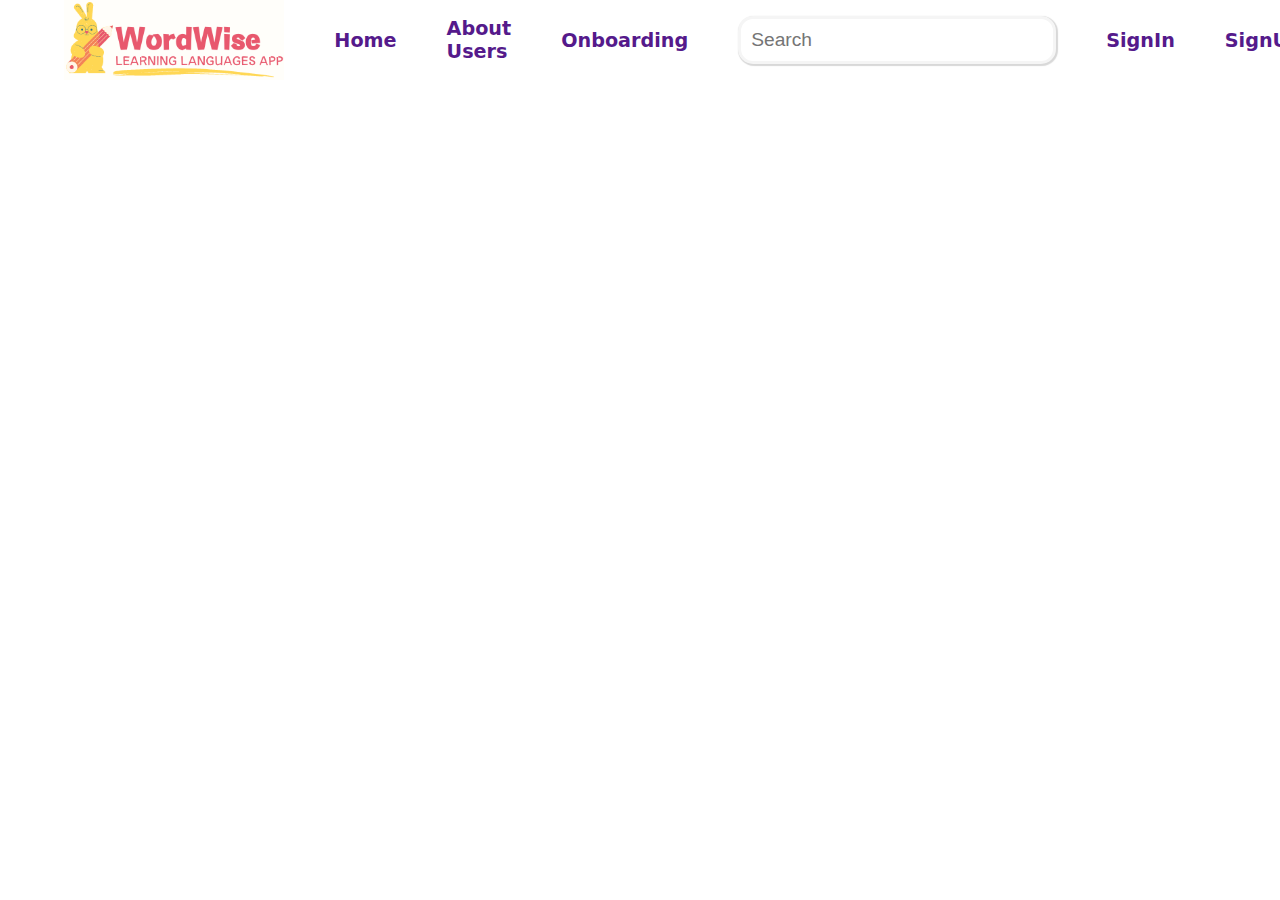
==== index.html @ da96f4eb "day" ====
<!DOCTYPE html>
<html lang="en">

<head>
    <meta charset="UTF-8">
    <meta name="viewport" content="width=device-width, initial-scale=1.0">
    <link rel="stylesheet" href="index.css">
    <title>Document</title>
</head>

<body>  
    <div id="navbar">
        <img src="/WordWise.png" alt="">
        <a href="">Home</a>
        <a href="">About Users</a>
        <a href="">Onboarding</a>
        <input  type="text" placeholder="Search" id="">
        <a href="">SignIn</a>
        <a href="">SignUp</a>
        <a href="">Profile</a>
    </div>
</body>

</html>
---- index.css ----
body {
  width: 90%;
  margin: auto;
  font-family: system-ui, -apple-system, BlinkMacSystemFont, 'Segoe UI', Roboto, Oxygen, Ubuntu, Cantarell, 'Open Sans', 'Helvetica Neue', sans-serif;
}

#navbar {
  display: grid;
  grid-template-columns: repeat(8, 1fr);
  grid-template-rows: repeat(1, auto);
  gap: 50px;
  align-items: center;
  font-weight: 600;

}

#navbar>a {
  text-decoration: none;
  font-size: larger;

}

#navbar>a {
  transition: transform 0.3s;
}

#navbar>a:hover {
  transform: scale(1.1);
}

#navbar>input {
  width: 300px;
  height: 40px;
  border-radius: 15px;
  border: solid 3px;
  border-color: whitesmoke;
  font-size: larger;
  padding-left: 10px;
  box-shadow: 1px 1px 1px 1px rgb(216, 216, 216);
}

#navbar>img {
  height: 80px;

}
#navbar > img {
  height: 80px;
  transition: transform 0.3s;
}

#navbar > img:hover {
  transform: scale(1.1);
}
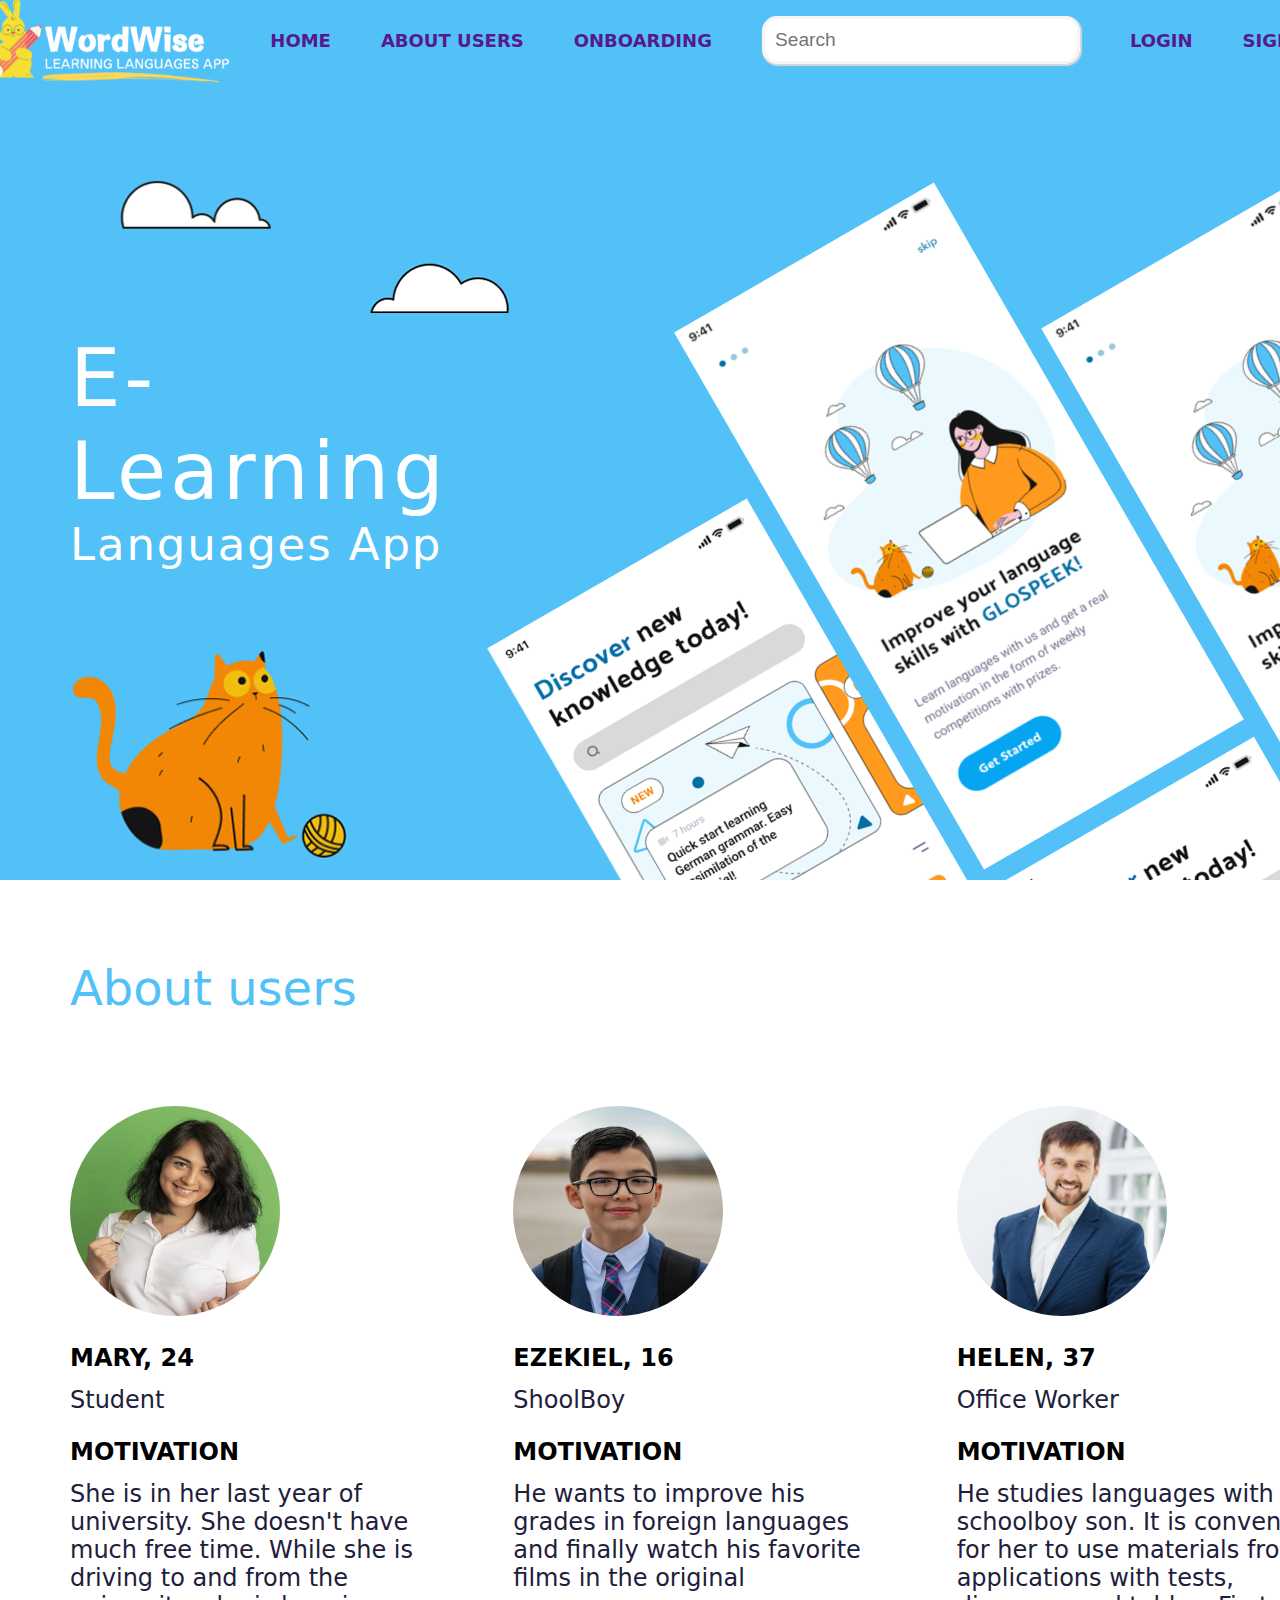
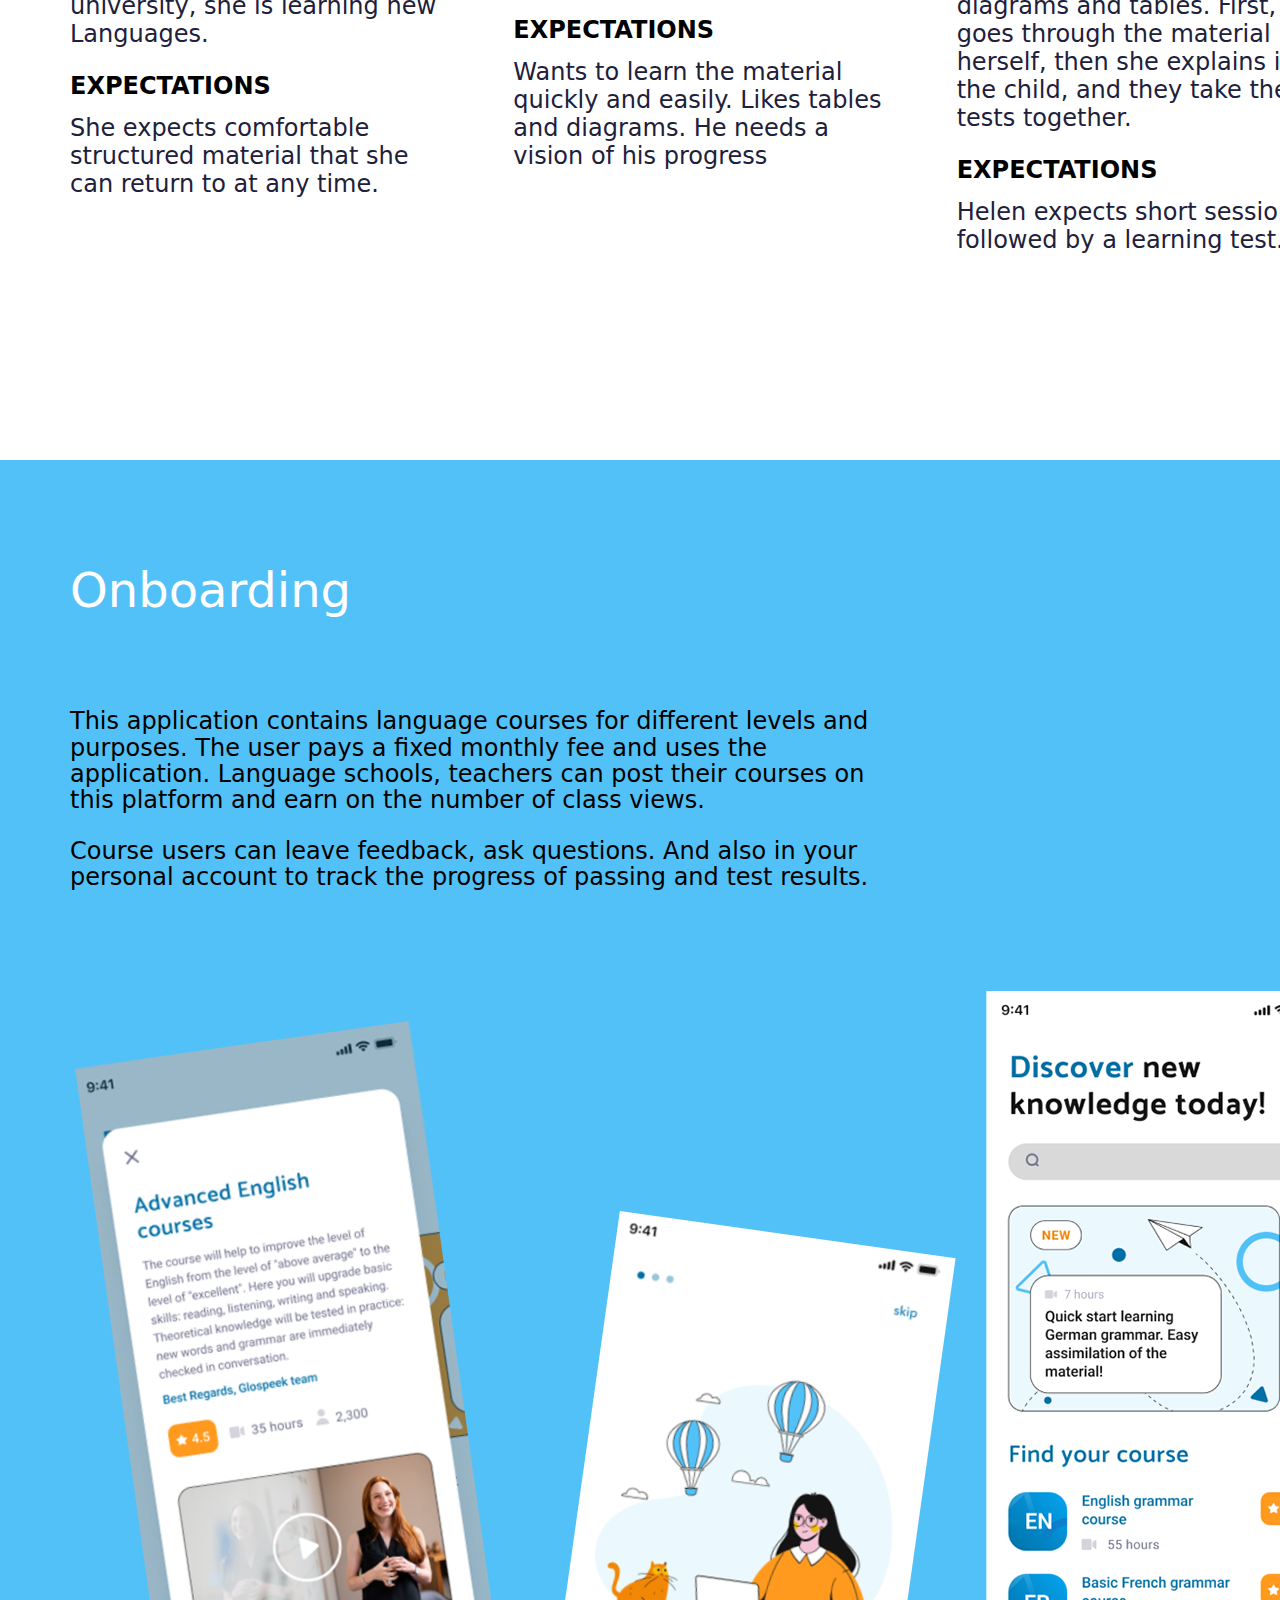
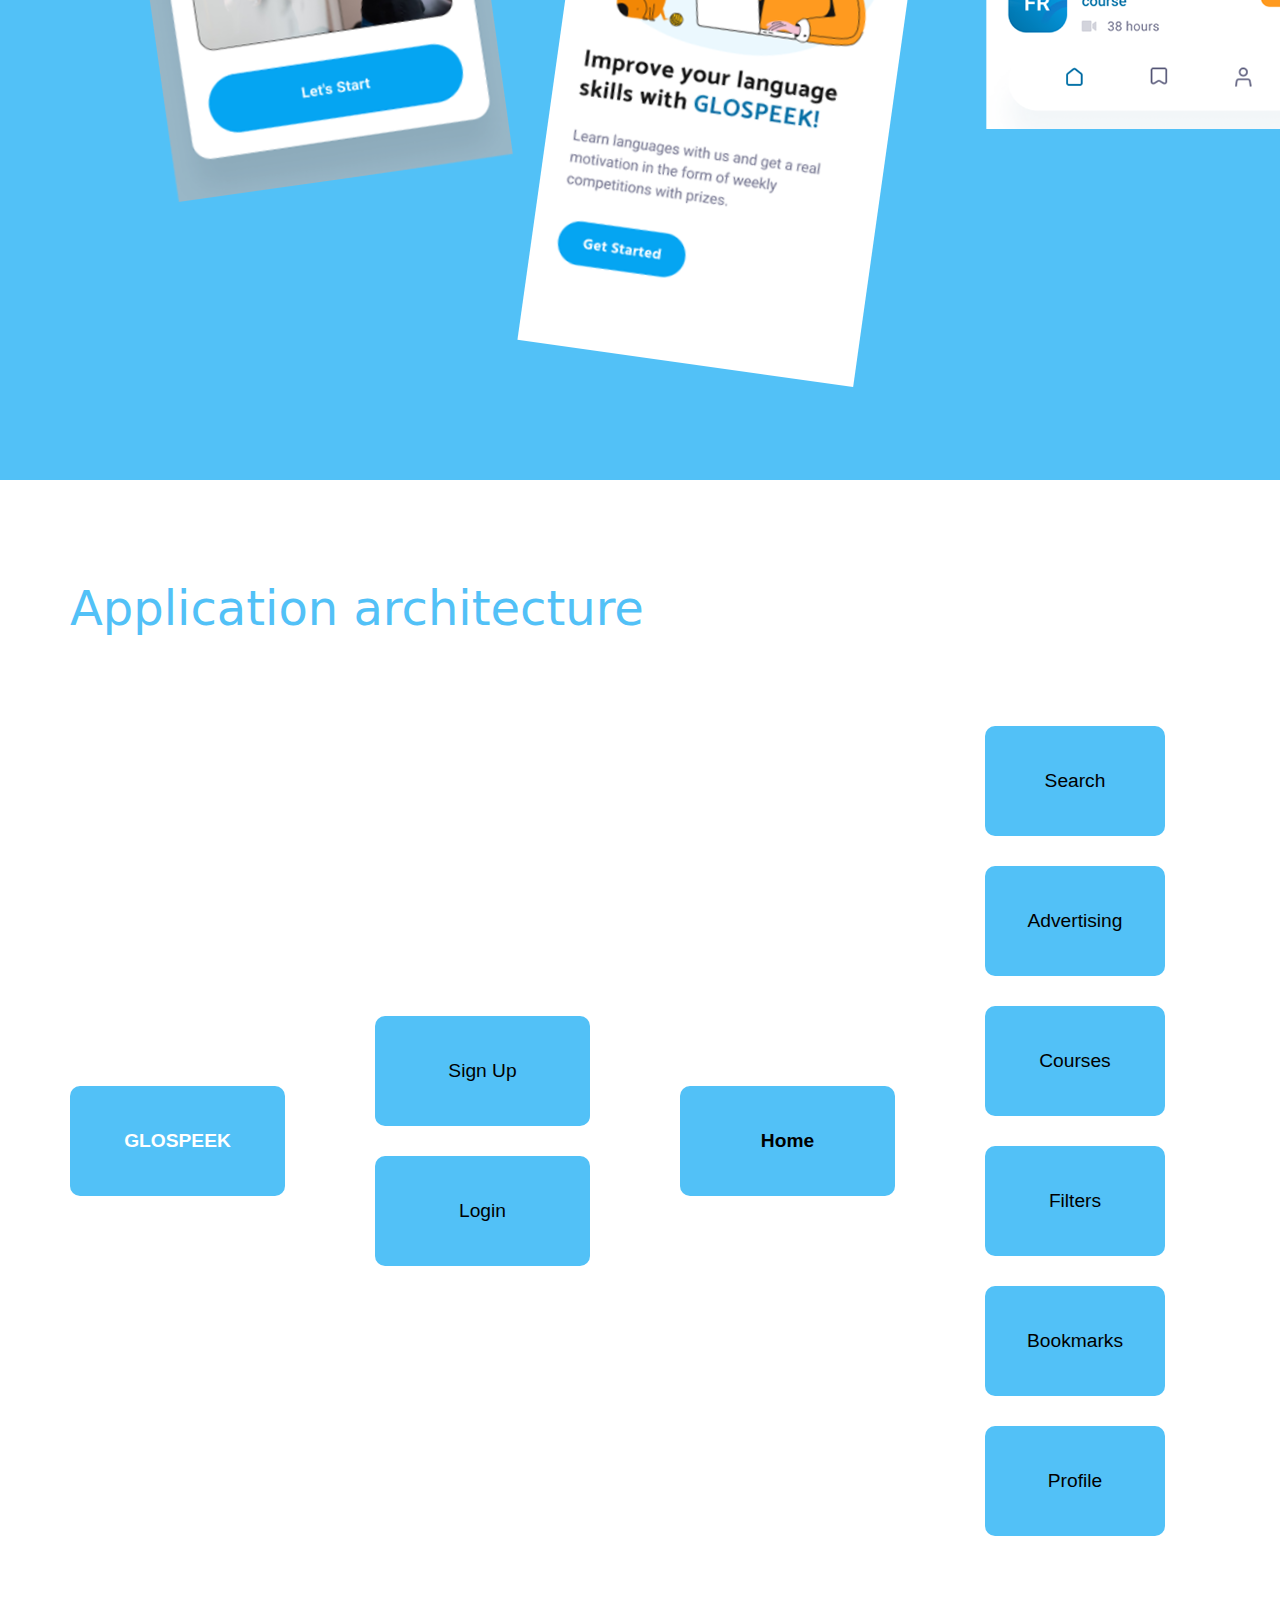
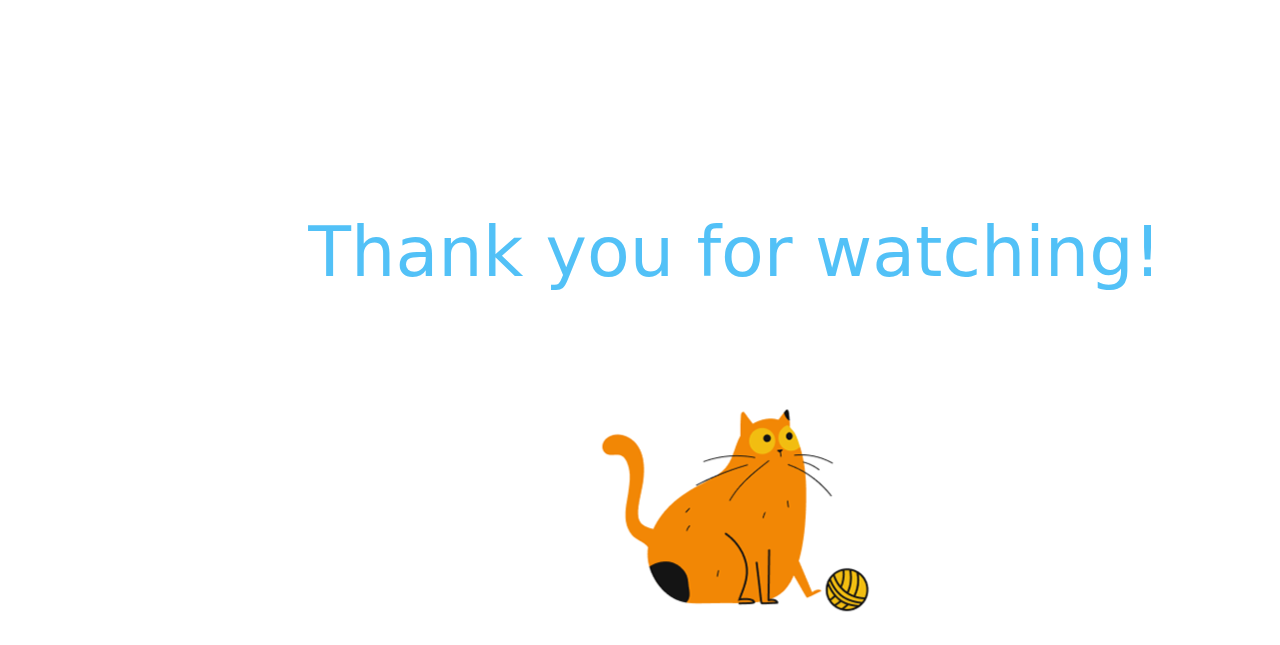
==== commit e68627eb: "day3" ====
--- a/index.html
+++ b/index.html
@@ -2,23 +2,132 @@
 <html lang="en">
 
 <head>
-    <meta charset="UTF-8">
-    <meta name="viewport" content="width=device-width, initial-scale=1.0">
-    <link rel="stylesheet" href="index.css">
-    <title>Document</title>
+  <meta charset="UTF-8" />
+  <meta name="viewport" content="width=device-width, initial-scale=1.0" />
+  <link rel="stylesheet" href="index.css" />
+  <title>Document</title>
 </head>
 
-<body>  
-    <div id="navbar">
-        <img src="/WordWise.png" alt="">
-        <a href="">Home</a>
-        <a href="">About Users</a>
-        <a href="">Onboarding</a>
-        <input  type="text" placeholder="Search" id="">
-        <a href="">SignIn</a>
-        <a href="">SignUp</a>
-        <a href="">Profile</a>
+<body>
+  <div id="navbar">
+    <img src="Kimberly.png" alt="" />
+    <a href="">HOME</a>
+    <a href="">ABOUT USERS</a>
+    <a href="">ONBOARDING</a>
+    <input type="text" placeholder="Search" id="" />
+    <a href="">LOGIN</a>
+    <a href="">SIGNUP</a>
+    <a href="">PROFILE</a>
+  </div>
+  <div id="dashboard">
+    <div>
+      <div>
+        <img src="cloud1.png" alt="" />
+        <img src="cloud2.png" alt="" />
+      </div>
+      <h1>E-Learning</h1>
+      <h3>Languages App</h3>
+      <img src="cat.png" alt="" />
     </div>
+    <div>
+      <img src="Discover new.png" alt="" />
+      <img style="margin-top: -180px" src="improve learning.png" alt="" />
+      <img src="improve learning.png" alt="" />
+      <img src="Discover new.png" alt="" />
+      <img style="margin-top: -180px" src="Discover new.png" alt="" />
+      <img src="Discover new.png" alt="" />
+    </div>
+  </div>
+  <div id="aboutusers">
+    <h1>About users</h1>
+    <div>
+      <div>
+        <img src="user1.jpg" alt="" />
+        <h3>MARY, 24</h3>
+        <p>Student</p>
+        <h3>MOTIVATION</h3>
+        <p>
+          She is in her last year of university. She doesn't have much free
+          time. While she is driving to and from the university, she is
+          learning new Languages.
+        </p>
+        <h3>EXPECTATIONS</h3>
+        <p>
+          She expects comfortable structured material that she can return to
+          at any time.
+        </p>
+      </div>
+
+      <div>
+        <img src="user2.jpg" alt="" />
+        <h3>EZEKIEL, 16</h3>
+        <p>ShoolBoy</p>
+        <h3>MOTIVATION</h3>
+        <p>
+          He wants to improve his grades in foreign languages and finally
+          watch his favorite films in the original
+        </p>
+        <h3>EXPECTATIONS</h3>
+        <p>Wants to learn the material quickly and easily. Likes tables and diagrams. He needs a vision of his progress
+        </p>
+      </div>
+      <div>
+        <img src="user3.jpg" alt="" />
+        <h3>HELEN, 37</h3>
+        <p>Office Worker</p>
+        <h3>MOTIVATION</h3>
+        <p>
+          He studies languages with his schoolboy son. It is convenient for her to use materials from applications with
+          tests, diagrams and tables. First, she goes through the material herself, then she explains it to the child,
+          and they take the tests together.
+        </p>
+        <h3>EXPECTATIONS</h3>
+        <p>
+          Helen expects short sessions followed by a learning test.
+        </p>
+      </div>
+    </div>
+  </div>
+  <div id="onboarding">
+    <div>
+      <h1>Onboarding</h1>
+      <p>This application contains language courses for different levels and purposes. The user pays a fixed monthly fee
+        and uses the application. Language schools, teachers can post their courses on this platform and earn on the
+        number of class views.</p>
+      <p>Course users can leave feedback, ask questions. And also in your personal account to track the progress of
+        passing and test results.</p>
+    </div>
+    <div>
+      <img src="advance english.png" alt="">
+      <img src="improve learning.png" alt="">
+      <img src="Discover new.png" alt="">
+    </div>
+  </div>
+  <div id="architecture">
+    <div>
+      <h1>Application architecture</h1>
+      <div id="tree">
+        <div> <button>GLOSPEEK</button></div>
+        <div><button>Sign Up</button>
+          <button>Login</button>
+        </div>
+        <div> <button>Home</button></div>
+        <div> <button>Search</button>
+          <button>Advertising</button>
+          <button>Courses</button>
+          <button>Filters</button>
+          <button>Bookmarks</button>
+          <button>Profile</button>
+        </div>
+
+      </div>
+    </div>
+    <div>
+      <h1>Thank you for watching!</h1>
+      <img src="cat2.png" alt="">
+    </div>
+
+  </div>
 </body>
 
 </html>--- a/index.css
+++ b/index.css
@@ -1,5 +1,5 @@
 body {
-  width: 90%;
+  width: 1400px;
   margin: auto;
   font-family: system-ui, -apple-system, BlinkMacSystemFont, 'Segoe UI', Roboto, Oxygen, Ubuntu, Cantarell, 'Open Sans', 'Helvetica Neue', sans-serif;
 }
@@ -11,21 +11,29 @@
   gap: 50px;
   align-items: center;
   font-weight: 600;
+  background-color: rgb(82,193,247);
 
 }
 
 #navbar>a {
   text-decoration: none;
-  font-size: larger;
-
+  font-size: large;
+  width: max-content;
+  cursor: pointer;
+}
+
+#navbar>a:focus {
+  transform: scale(1.1);
 }
 
 #navbar>a {
-  transition: transform 0.3s;
+  transition: color 0.3s;
+
 }
 
 #navbar>a:hover {
-  transform: scale(1.1);
+  color: #dc3545;
+
 }
 
 #navbar>input {
@@ -41,13 +49,265 @@
 
 #navbar>img {
   height: 80px;
-
-}
-#navbar > img {
-  height: 80px;
+ 
+
+}
+
+#navbar>img {
   transition: transform 0.3s;
 }
 
-#navbar > img:hover {
+#navbar>img:hover {
   transform: scale(1.1);
-}+}
+
+#dashboard {
+  background-color: rgb(82, 193, 247);
+  height: 800px;
+  display: flex;
+  overflow: hidden;
+
+
+}
+
+#dashboard>div:nth-child(1) {
+
+  display: flex;
+  flex-direction: column;
+  margin-top: 100px;
+  margin-left: 70px;
+
+}
+
+#dashboard>div:nth-child(1)>div>img:nth-child(1) {
+  margin-left: 50px;
+  margin-bottom: 30px;
+}
+
+#dashboard>div:nth-child(1)>div>img:nth-child(2) {
+  margin-left: 300px;
+  margin-bottom: 0px;
+}
+
+#dashboard h1 {
+  color: white;
+  letter-spacing: 1mm;
+  font-size: 80px;
+  margin-bottom: 0px;
+  font-weight: 500;
+  margin-top: 15px;
+}
+
+#dashboard h3 {
+  color: white;
+  letter-spacing: 0.5mm;
+  font-size: 45px;
+  margin-top: 0;
+  font-weight: 500;
+  margin-bottom: 80px;
+}
+
+#dashboard>div:nth-child(1)>img {
+  width: 280px;
+  opacity: 1;
+  transition: opacity 1s ease;
+
+}
+
+#dashboard>div:nth-child(1)>img:hover {
+  opacity: 0;
+}
+
+#dashboard>div:nth-child(2) {
+
+  display: grid;
+  grid-template-columns: repeat(3, 1fr);
+  gap: 20px;
+  transform: rotate(-30deg) skewX(0deg);
+  margin-top: 300px;
+  margin-left: 40px;
+}
+
+#dashboard>div:nth-child(2)>img {
+  width: 300px;
+  height: 620px;
+
+}
+
+
+
+
+#aboutusers {
+  padding-left: 70px;
+
+  padding-right: 70px;
+  height: 1100px;
+}
+
+#aboutusers>h1 {
+  color: rgb(82, 193, 247);
+  margin-top: 80px;
+  margin-bottom: 90px; 
+ font-weight: 500;
+ font-size: xxx-large;
+}
+
+#aboutusers>div {
+  display: grid;
+  grid-template-columns: repeat(3, 1fr);
+  gap: 70px;
+}
+
+#aboutusers div>img {
+
+  border-radius: 50%;
+  width: 210px;
+  height: 210px;
+}
+
+#aboutusers div>h3 {
+  margin-bottom: -10px;
+  font-size: x-large;
+}
+
+#aboutusers div>p {
+ font-size: x-large;
+  text-align: left;
+  color:rgb(32, 32, 59);
+}
+
+
+
+
+#onboarding{
+  background-color: rgb(82, 193, 247);
+  padding-left: 70px;
+  padding-right: 70px;
+  padding-top: 70px;
+ height: 1550px;
+  
+}
+
+#onboarding>div>h1{
+  color: white;
+ 
+  margin-bottom: 90px; 
+ font-weight: 500;
+ font-size: xxx-large;
+}
+
+#onboarding>div>p{
+  font-size: x-large;
+  text-align: left; 
+ 
+  width: 800px;
+  font-weight: 450;
+  line-height: 1.1;
+ 
+}
+
+#onboarding>div:nth-child(2){
+  margin-top: 100px;
+  display: grid;
+  grid-template-columns: repeat(3,1fr);
+ 
+  box-sizing: border-box;
+  justify-items: center;
+ 
+}
+#onboarding>div:nth-child(2)>img{
+  /* width: 300px;
+  height: 620px; */
+}
+#onboarding>div:nth-child(2)>img:nth-child(1){
+  margin-top: 50px;
+  transform: rotate(-8deg);
+  margin-left: 50px;
+}
+#onboarding>div:nth-child(2)>img:nth-child(2){
+margin-top: 240px;
+transform: rotate(8deg);
+margin-left: 100px;
+}
+#onboarding>div:nth-child(2)>img:nth-child(3){
+margin-left: 80px;
+}
+
+
+
+
+#architecture{
+padding-left: 70px;
+}
+
+#architecture h1{
+  color: rgb(82, 193, 247);
+  margin-top: 100px;
+  margin-bottom: 90px; 
+ font-weight: 500;
+ font-size: xxx-large;
+}
+
+#architecture>div:nth-child(2)>h1{
+  color: rgb(82, 193, 247);
+  margin-top: 80px;
+  margin-bottom: 90px; 
+ font-weight: 500;
+ font-size: xxx-large;
+ text-align: center;
+}
+
+
+
+
+#tree{
+  display: flex;
+gap: 90px;
+
+}
+#tree>div{
+  display: flex;
+  flex-direction: column;
+  row-gap: 30px;
+}
+
+#tree button{
+  background-color: rgb(82, 193, 247);
+  border-radius: 10px;
+  border: none;
+  width: 215px;
+  height: 110px;
+  font-size: larger;
+}
+
+#tree>div:nth-child(3){
+  margin-top: 360px;
+  
+}
+#tree>div:nth-child(2){
+  margin-top: 290px;
+}
+#tree>div:nth-child(3)>button{
+ font-weight: bold;
+}
+#tree>div:nth-child(1){
+  margin-top: 360px;
+  
+}
+#tree>div:nth-child(1)>button{
+ color: white;
+  font-weight: bold;
+}
+
+#tree div:nth-child(4)>button{
+  width: 180px;
+}
+
+
+#architecture>div:nth-child(2){
+  margin-top: 275px;
+ text-align: center;
+}
+#architecture>div:nth-child(2)>h1{
+ font-size: 70px;
+}
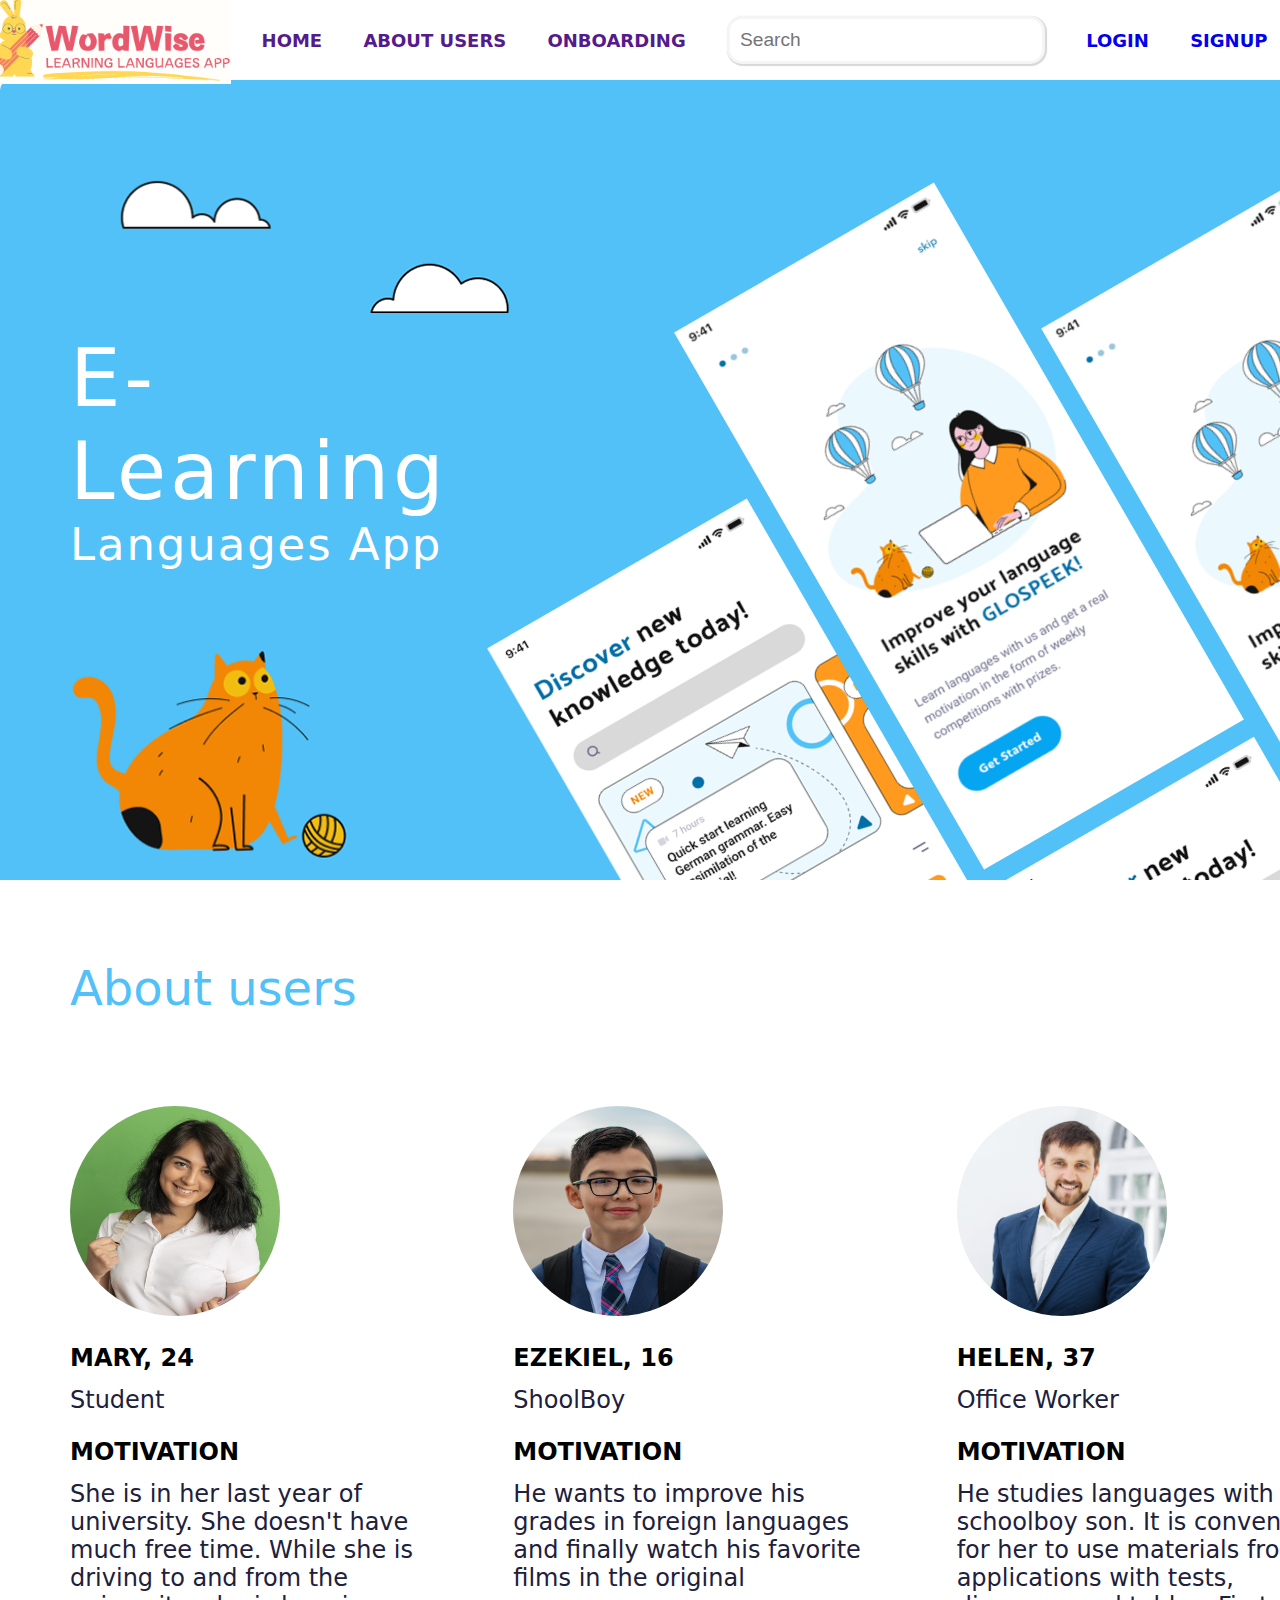
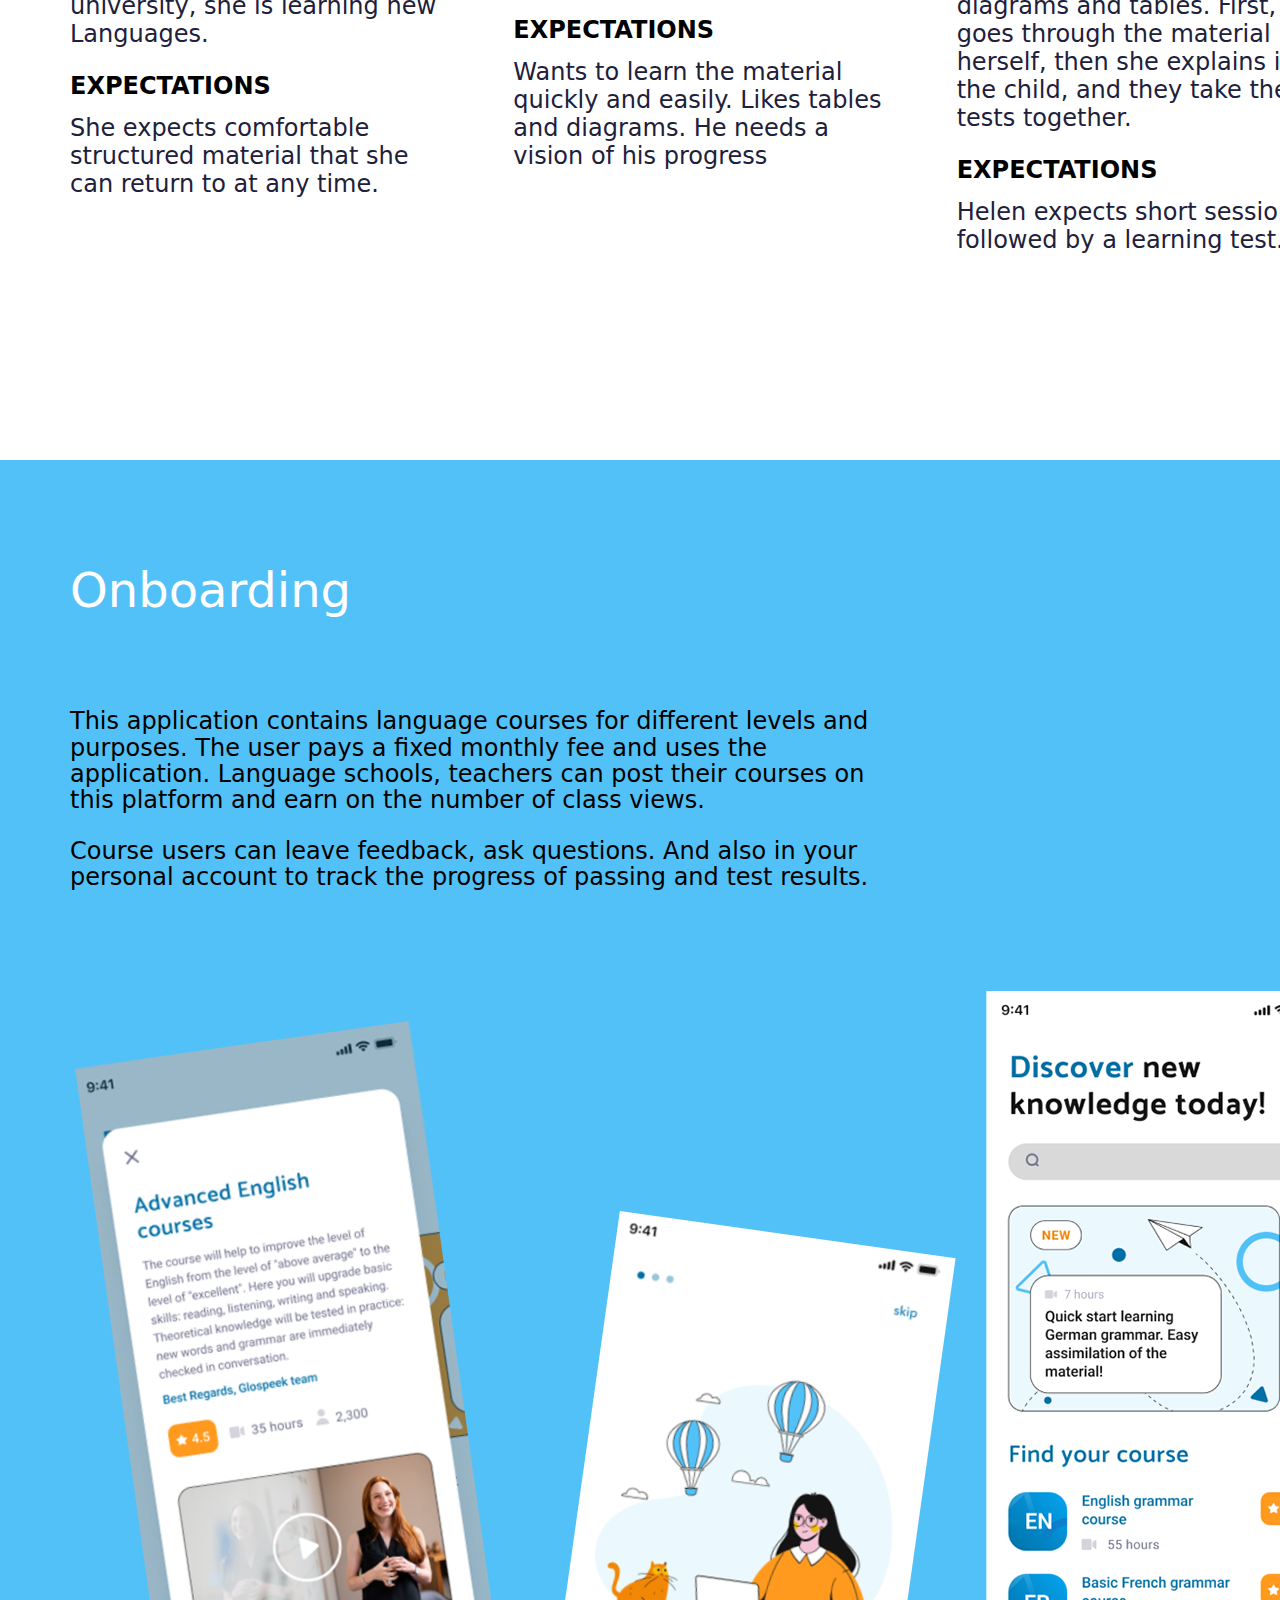
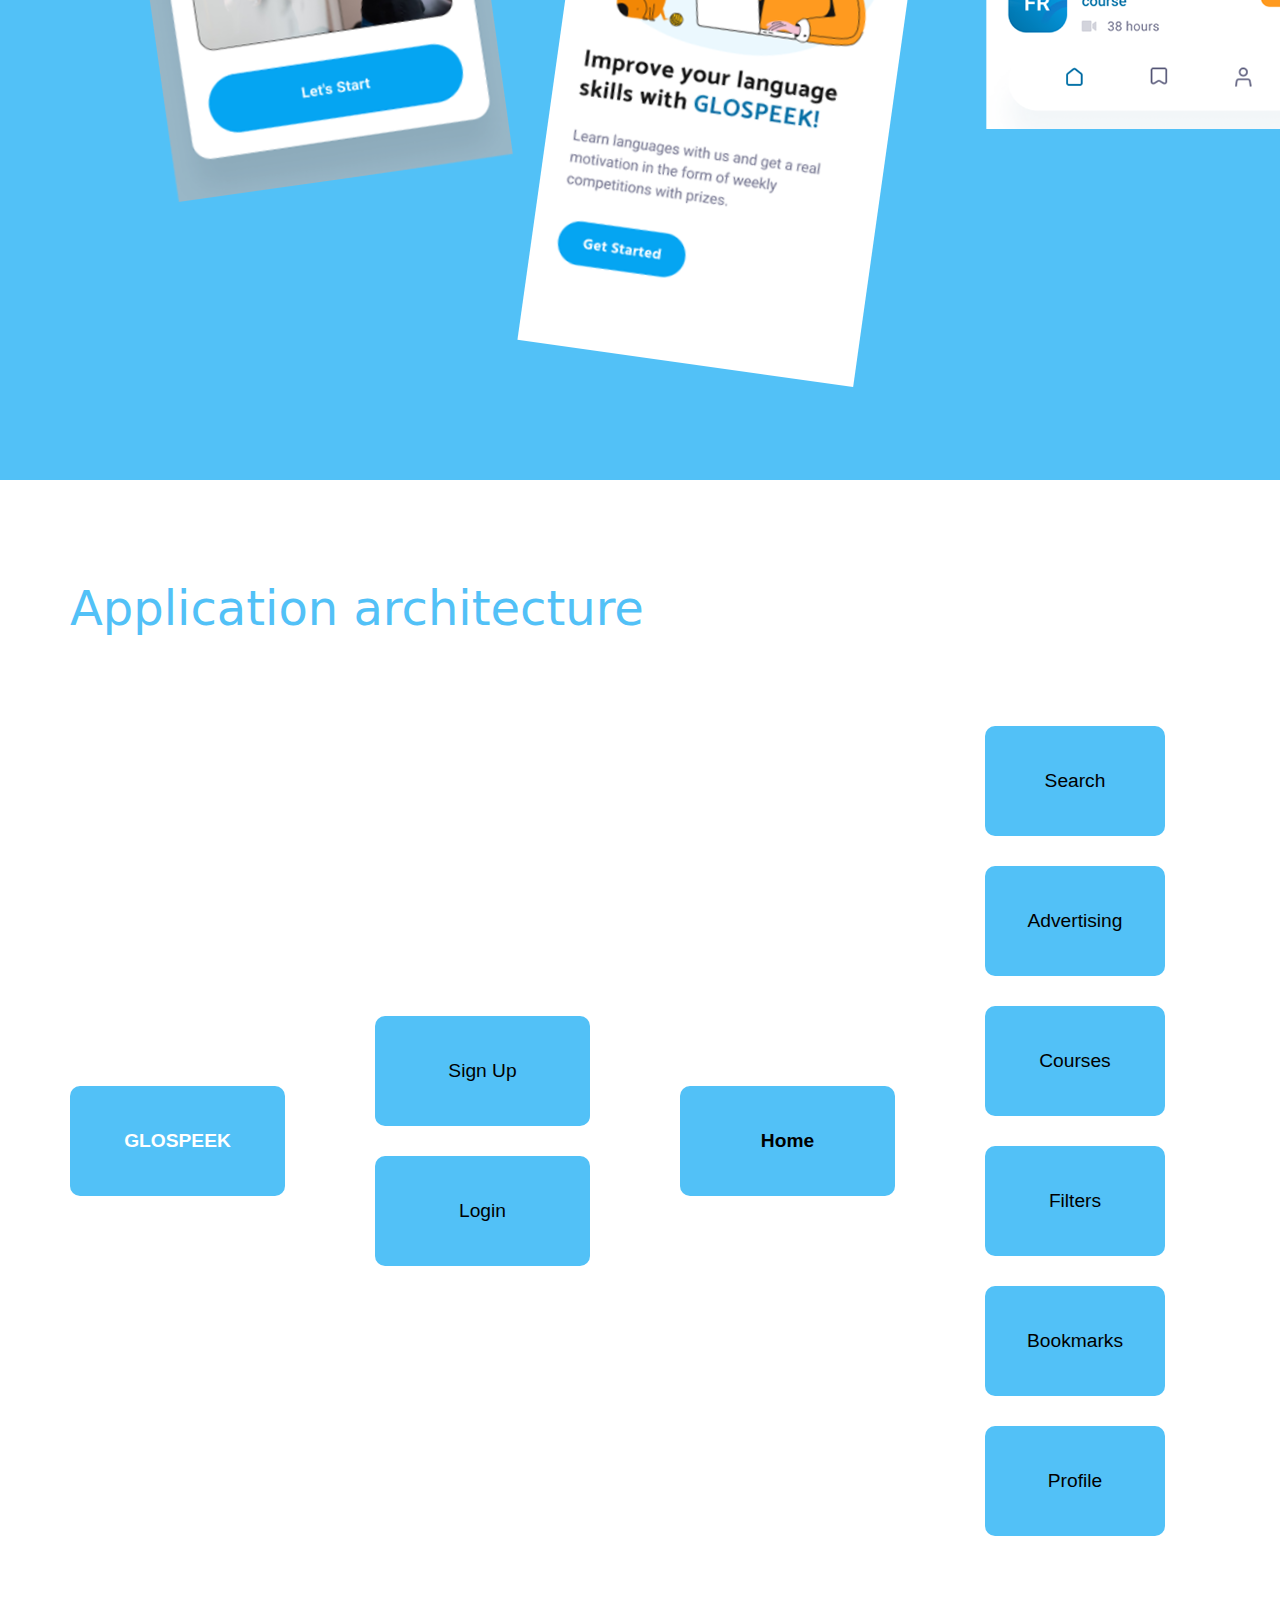
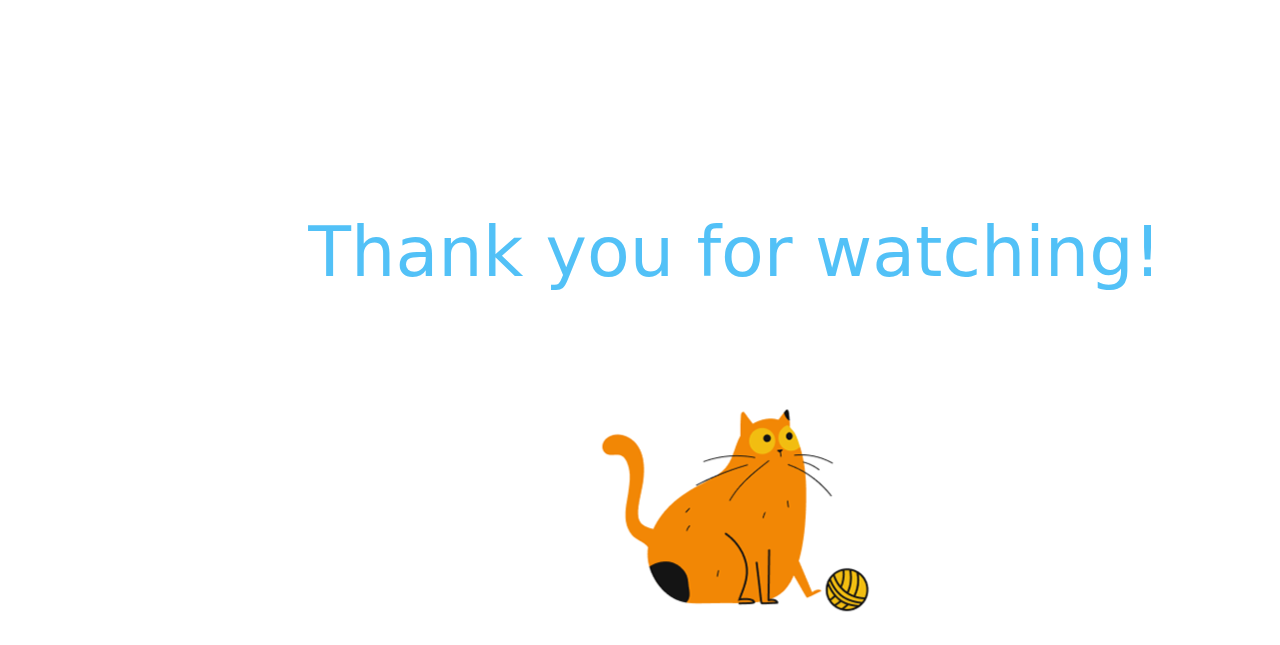
==== commit d66e0b61: "day3" ====
--- a/index.html
+++ b/index.html
@@ -9,15 +9,15 @@
 </head>
 
 <body>
-  <div id="navbar">
-    <img src="Kimberly.png" alt="" />
-    <a href="">HOME</a>
-    <a href="">ABOUT USERS</a>
-    <a href="">ONBOARDING</a>
+  <div id="navbar">    
+    <img src="WordWise.png" alt="" />
+    <a id="home" href="">HOME</a>
+    <a id="ABOUT-USERS" href="">ABOUT USERS</a>
+    <a id="ONBOARDING" href="">ONBOARDING</a>
     <input type="text" placeholder="Search" id="" />
-    <a href="">LOGIN</a>
-    <a href="">SIGNUP</a>
-    <a href="">PROFILE</a>
+    <a href="login.html">LOGIN</a>
+    <a href="signup.html">SIGNUP</a>
+    <img style="border-radius: 50%;width: 50px;height: 50px;" id="profile" src="profile.png" alt="">
   </div>
   <div id="dashboard">
     <div>
@@ -30,8 +30,11 @@
       <img src="cat.png" alt="" />
     </div>
     <div>
+
       <img src="Discover new.png" alt="" />
+
       <img style="margin-top: -180px" src="improve learning.png" alt="" />
+
       <img src="improve learning.png" alt="" />
       <img src="Discover new.png" alt="" />
       <img style="margin-top: -180px" src="Discover new.png" alt="" />
@@ -130,4 +133,35 @@
   </div>
 </body>
 
-</html>+</html>
+
+<script>
+
+  let home = document.getElementById("home")
+  let dashboard = document.getElementById("dashboard")
+  
+  let ABOUT_USERS=document.getElementById("ABOUT-USERS")
+  let aboutusers = document.getElementById("aboutusers")
+
+  let ONBOARDING=document.getElementById("ONBOARDING")
+  let onboarding = document.getElementById("onboarding")
+
+
+  home.addEventListener("click", function () {
+    event.preventDefault()
+    dashboard.scrollIntoView({ behavior: 'smooth' });
+  })
+
+  ABOUT_USERS.addEventListener("click", function () {
+    event.preventDefault()
+    aboutusers.scrollIntoView({ behavior: 'smooth' });
+  })
+
+  ONBOARDING.addEventListener("click", function () {
+    event.preventDefault()
+    onboarding.scrollIntoView({ behavior: 'smooth' });
+  })
+
+
+
+</script>--- a/index.css
+++ b/index.css
@@ -5,21 +5,31 @@
 }
 
 #navbar {
+
+
   display: grid;
-  grid-template-columns: repeat(8, 1fr);
+  grid-template-columns: repeat(8, auto);
   grid-template-rows: repeat(1, auto);
-  gap: 50px;
+  /* gap: 40px; */
   align-items: center;
   font-weight: 600;
-  background-color: rgb(82,193,247);
-
-}
+
+  /* background-color: rgb(82, 193, 247); */
+  box-sizing: border-box;
+  /* padding-left: 70px; */
+  /* padding-right: 0px; */
+
+}
+
+
 
 #navbar>a {
   text-decoration: none;
   font-size: large;
   width: max-content;
   cursor: pointer;
+
+
 }
 
 #navbar>a:focus {
@@ -49,7 +59,7 @@
 
 #navbar>img {
   height: 80px;
- 
+
 
 }
 
@@ -66,7 +76,8 @@
   height: 800px;
   display: flex;
   overflow: hidden;
-
+  border-top-left-radius: 10px;
+  border-top-right-radius: 10px;
 
 }
 
@@ -131,10 +142,13 @@
 #dashboard>div:nth-child(2)>img {
   width: 300px;
   height: 620px;
-
-}
-
-
+  transition: 0.3s;
+}
+
+#dashboard>div:nth-child(2)>img:hover {
+  transform: scale(1.05);
+
+}
 
 
 #aboutusers {
@@ -147,9 +161,9 @@
 #aboutusers>h1 {
   color: rgb(82, 193, 247);
   margin-top: 80px;
-  margin-bottom: 90px; 
- font-weight: 500;
- font-size: xxx-large;
+  margin-bottom: 90px;
+  font-weight: 500;
+  font-size: xxx-large;
 }
 
 #aboutusers>div {
@@ -171,107 +185,115 @@
 }
 
 #aboutusers div>p {
- font-size: x-large;
+  font-size: x-large;
   text-align: left;
-  color:rgb(32, 32, 59);
-}
-
-
-
-
-#onboarding{
+  color: rgb(32, 32, 59);
+}
+
+
+
+
+#onboarding {
   background-color: rgb(82, 193, 247);
   padding-left: 70px;
   padding-right: 70px;
   padding-top: 70px;
- height: 1550px;
-  
-}
-
-#onboarding>div>h1{
+  height: 1550px;
+
+}
+
+#onboarding>div>h1 {
   color: white;
- 
-  margin-bottom: 90px; 
- font-weight: 500;
- font-size: xxx-large;
-}
-
-#onboarding>div>p{
+
+  margin-bottom: 90px;
+  font-weight: 500;
+  font-size: xxx-large;
+}
+
+#onboarding>div>p {
   font-size: x-large;
-  text-align: left; 
- 
+  text-align: left;
+
   width: 800px;
   font-weight: 450;
   line-height: 1.1;
- 
-}
-
-#onboarding>div:nth-child(2){
+
+}
+
+#onboarding>div:nth-child(2) {
   margin-top: 100px;
   display: grid;
-  grid-template-columns: repeat(3,1fr);
- 
+  grid-template-columns: repeat(3, 1fr);
+
   box-sizing: border-box;
   justify-items: center;
- 
-}
-#onboarding>div:nth-child(2)>img{
+
+}
+
+#onboarding>div:nth-child(2)>img {
   /* width: 300px;
   height: 620px; */
-}
-#onboarding>div:nth-child(2)>img:nth-child(1){
+  transition: 0.3s;
+}
+
+#onboarding>div:nth-child(2)>img:nth-child(1) {
   margin-top: 50px;
   transform: rotate(-8deg);
   margin-left: 50px;
 }
-#onboarding>div:nth-child(2)>img:nth-child(2){
-margin-top: 240px;
-transform: rotate(8deg);
-margin-left: 100px;
-}
-#onboarding>div:nth-child(2)>img:nth-child(3){
-margin-left: 80px;
-}
-
-
-
-
-#architecture{
-padding-left: 70px;
-}
-
-#architecture h1{
+
+#onboarding>div:nth-child(2)>img:nth-child(2) {
+  margin-top: 240px;
+  transform: rotate(8deg);
+  margin-left: 100px;
+}
+
+#onboarding>div:nth-child(2)>img:nth-child(3) {
+  margin-left: 80px;
+}
+
+#onboarding>div:nth-child(2)>img:hover {
+  transform: scale(1.05);
+}
+
+
+#architecture {
+  padding-left: 70px;
+}
+
+#architecture h1 {
   color: rgb(82, 193, 247);
   margin-top: 100px;
-  margin-bottom: 90px; 
- font-weight: 500;
- font-size: xxx-large;
-}
-
-#architecture>div:nth-child(2)>h1{
+  margin-bottom: 90px;
+  font-weight: 500;
+  font-size: xxx-large;
+}
+
+#architecture>div:nth-child(2)>h1 {
   color: rgb(82, 193, 247);
   margin-top: 80px;
-  margin-bottom: 90px; 
- font-weight: 500;
- font-size: xxx-large;
- text-align: center;
-}
-
-
-
-
-#tree{
+  margin-bottom: 90px;
+  font-weight: 500;
+  font-size: xxx-large;
+  text-align: center;
+}
+
+
+
+
+#tree {
   display: flex;
-gap: 90px;
-
-}
-#tree>div{
+  gap: 90px;
+
+}
+
+#tree>div {
   display: flex;
   flex-direction: column;
   row-gap: 30px;
 }
 
-#tree button{
+#tree button {
   background-color: rgb(82, 193, 247);
   border-radius: 10px;
   border: none;
@@ -280,34 +302,41 @@
   font-size: larger;
 }
 
-#tree>div:nth-child(3){
+#tree>div:nth-child(3) {
   margin-top: 360px;
-  
-}
-#tree>div:nth-child(2){
+
+}
+
+#tree>div:nth-child(2) {
   margin-top: 290px;
 }
-#tree>div:nth-child(3)>button{
- font-weight: bold;
-}
-#tree>div:nth-child(1){
+
+#tree>div:nth-child(3)>button {
+  font-weight: bold;
+}
+
+#tree>div:nth-child(1) {
   margin-top: 360px;
-  
-}
-#tree>div:nth-child(1)>button{
- color: white;
+
+}
+
+#tree>div:nth-child(1)>button {
+  color: white;
   font-weight: bold;
 }
 
-#tree div:nth-child(4)>button{
+#tree div:nth-child(4)>button {
   width: 180px;
 }
 
 
-#architecture>div:nth-child(2){
+#architecture>div:nth-child(2) {
   margin-top: 275px;
- text-align: center;
-}
-#architecture>div:nth-child(2)>h1{
- font-size: 70px;
-}
+  text-align: center;
+}
+
+#architecture>div:nth-child(2)>h1 {
+  font-size: 70px;
+}
+
+
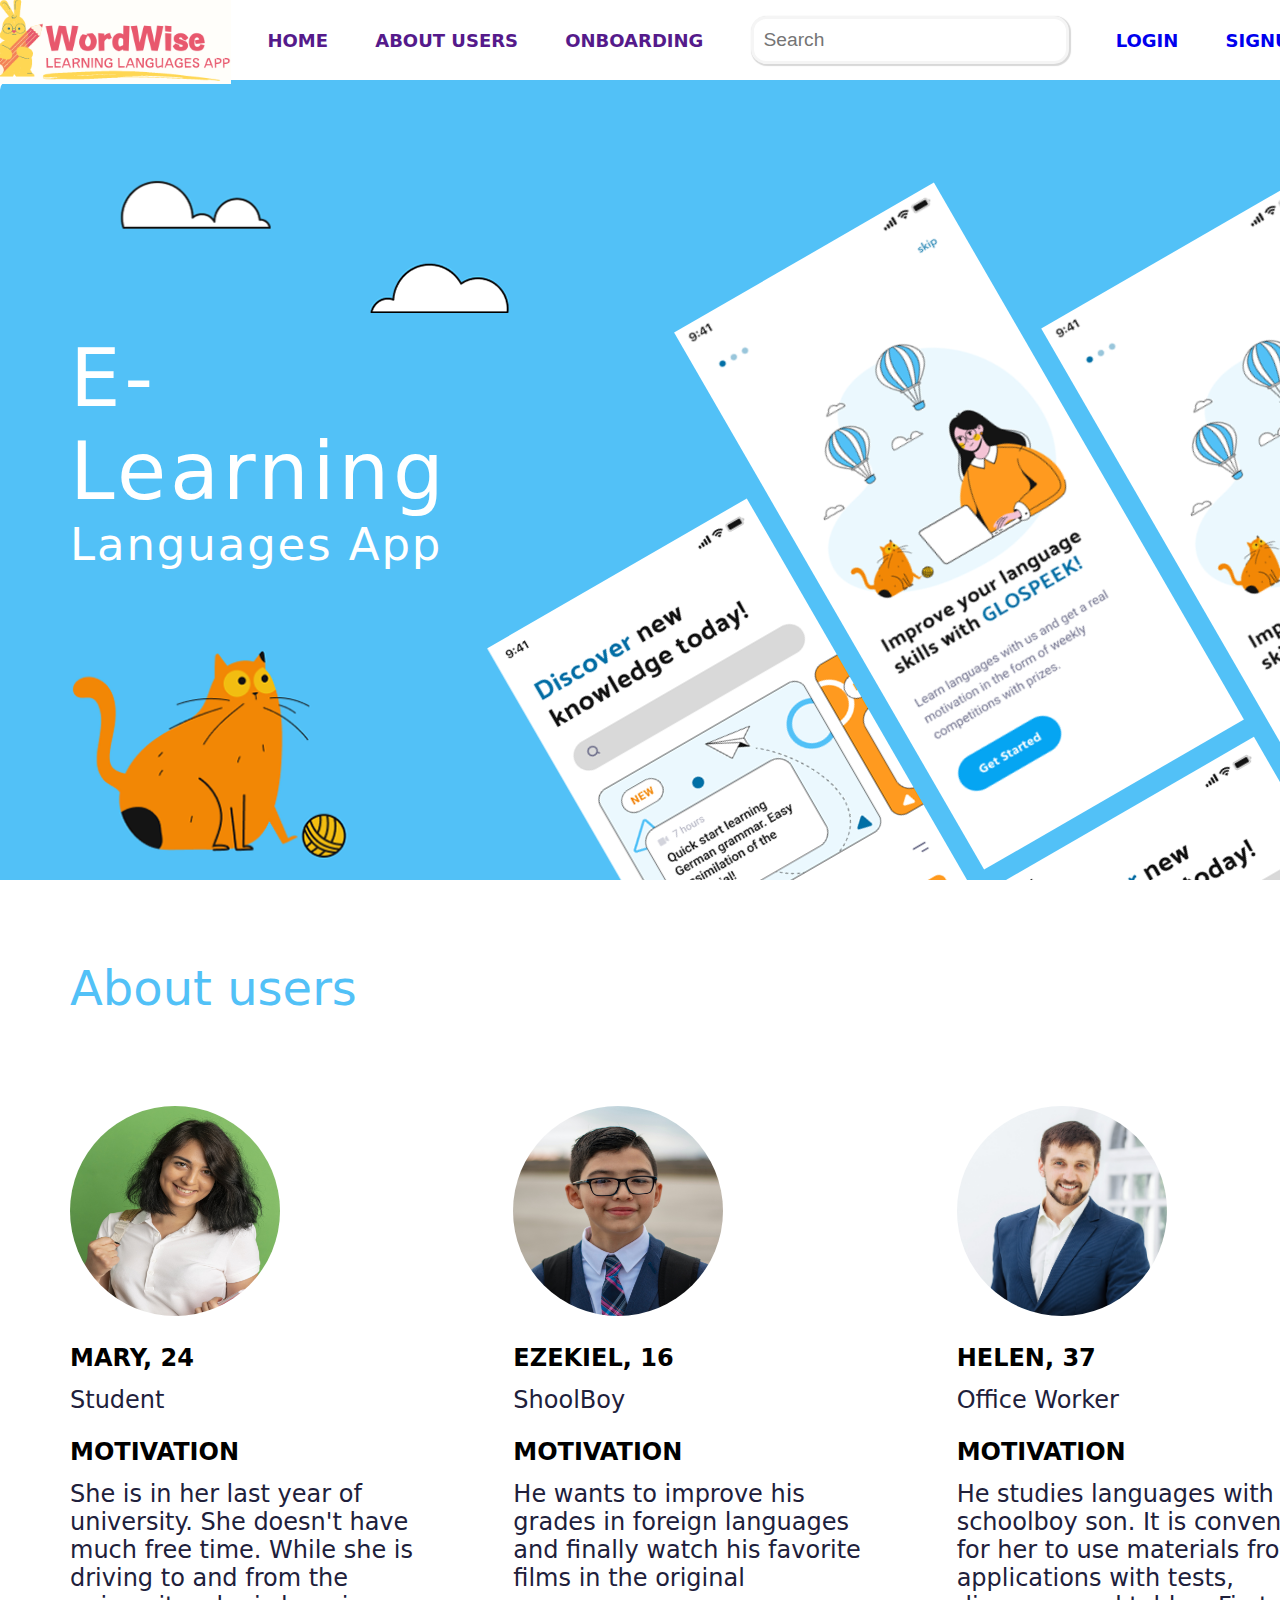
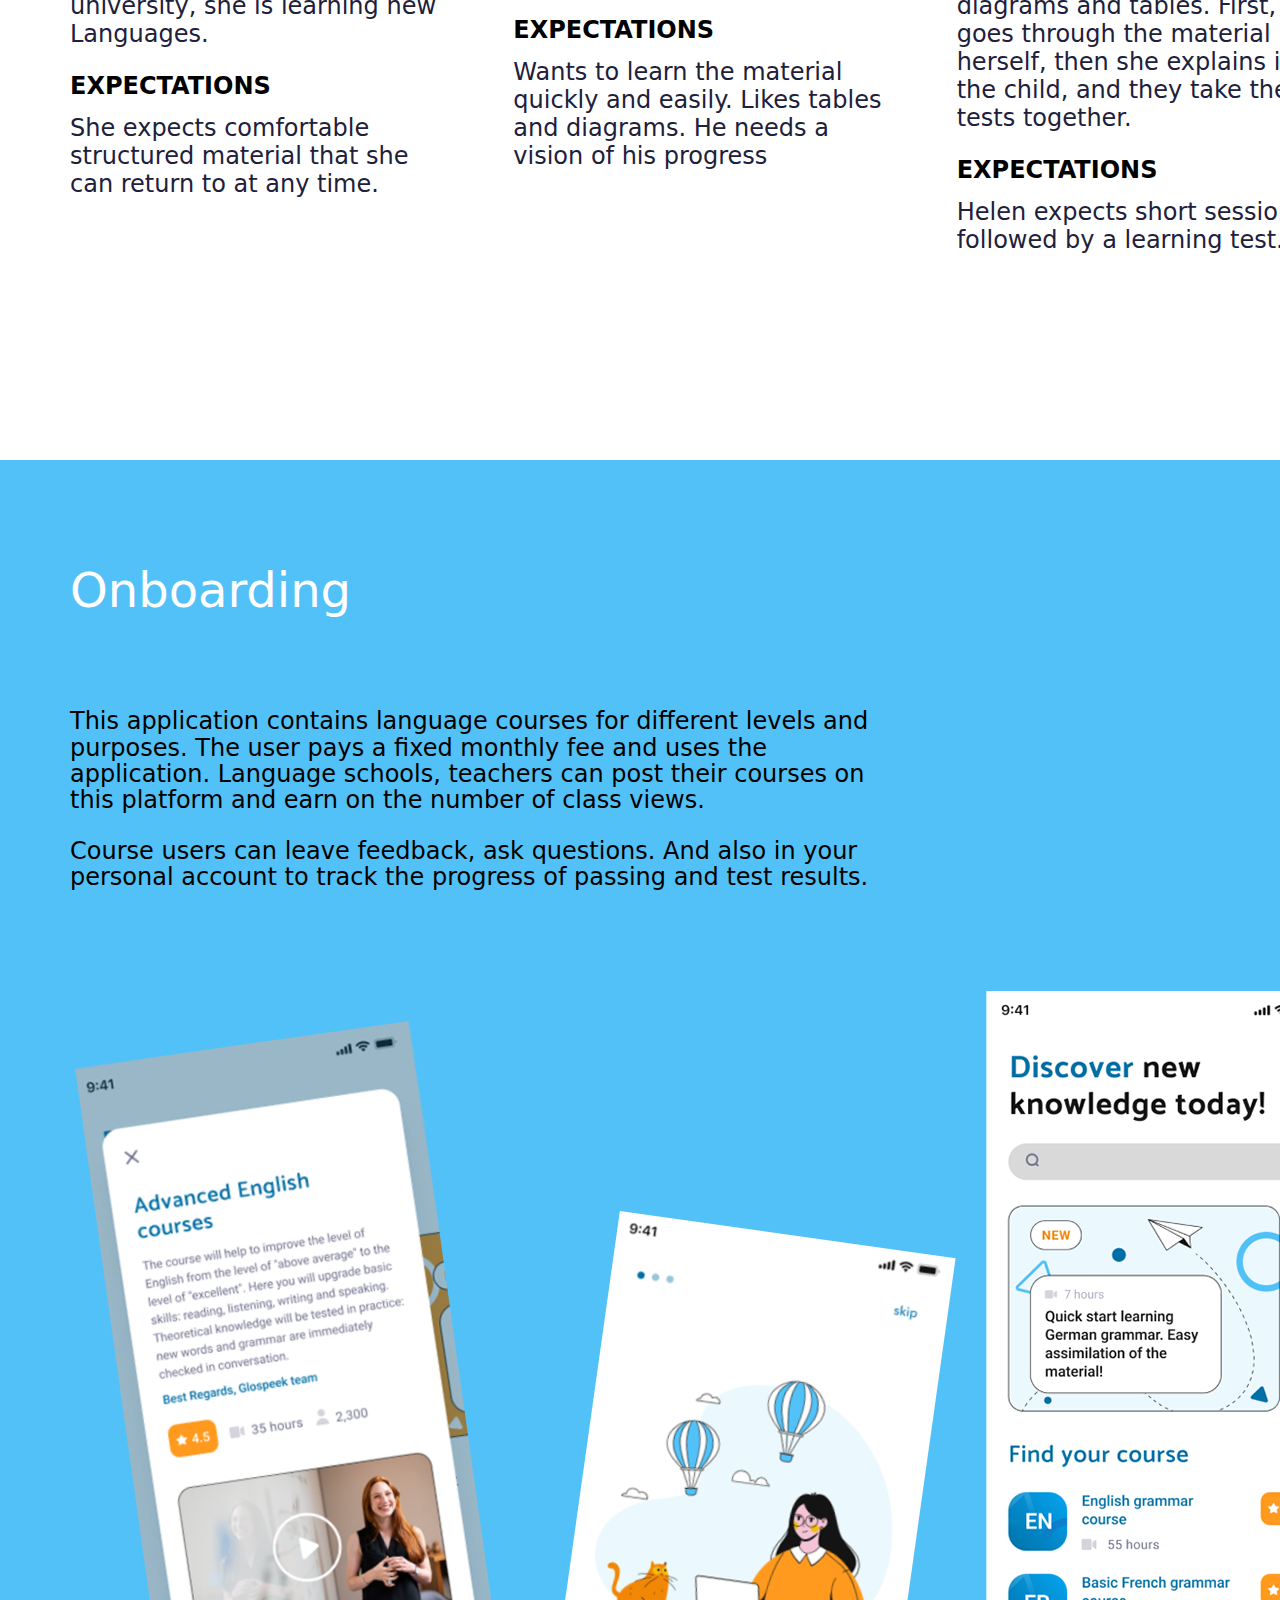
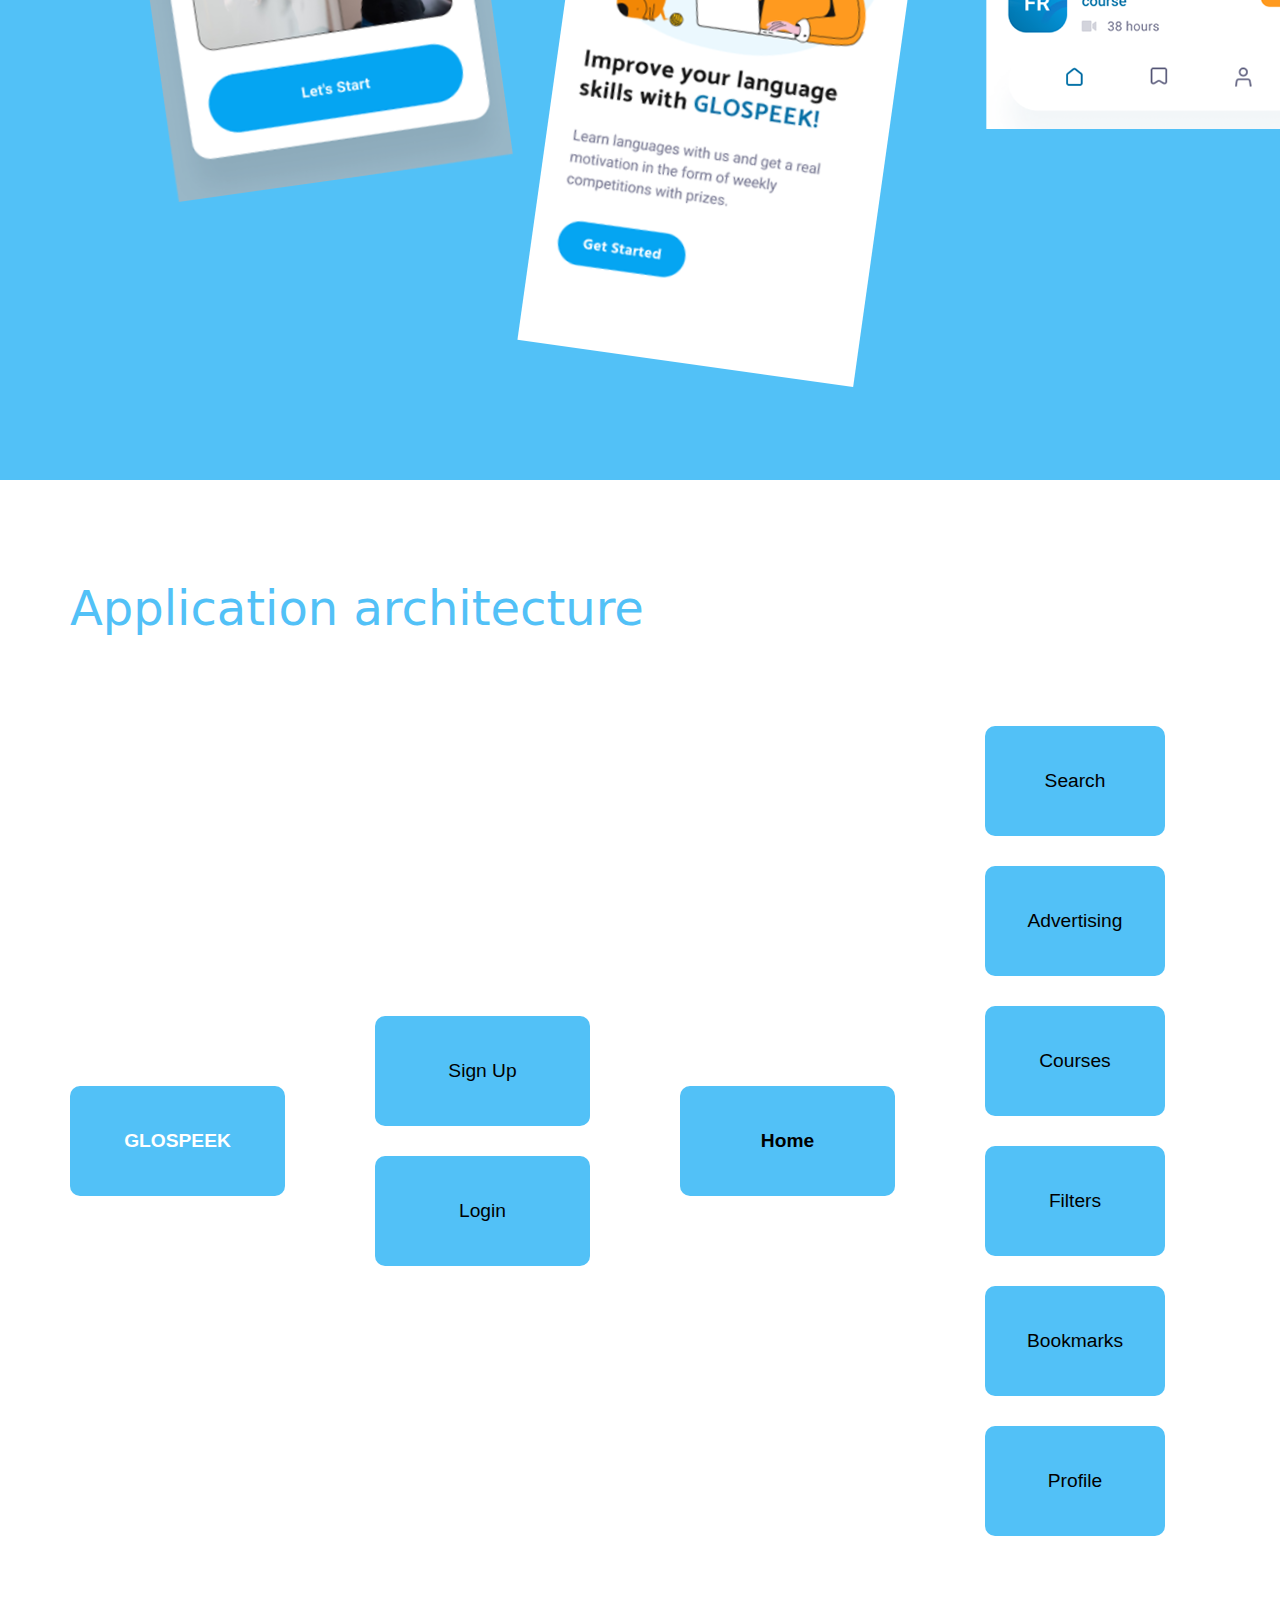
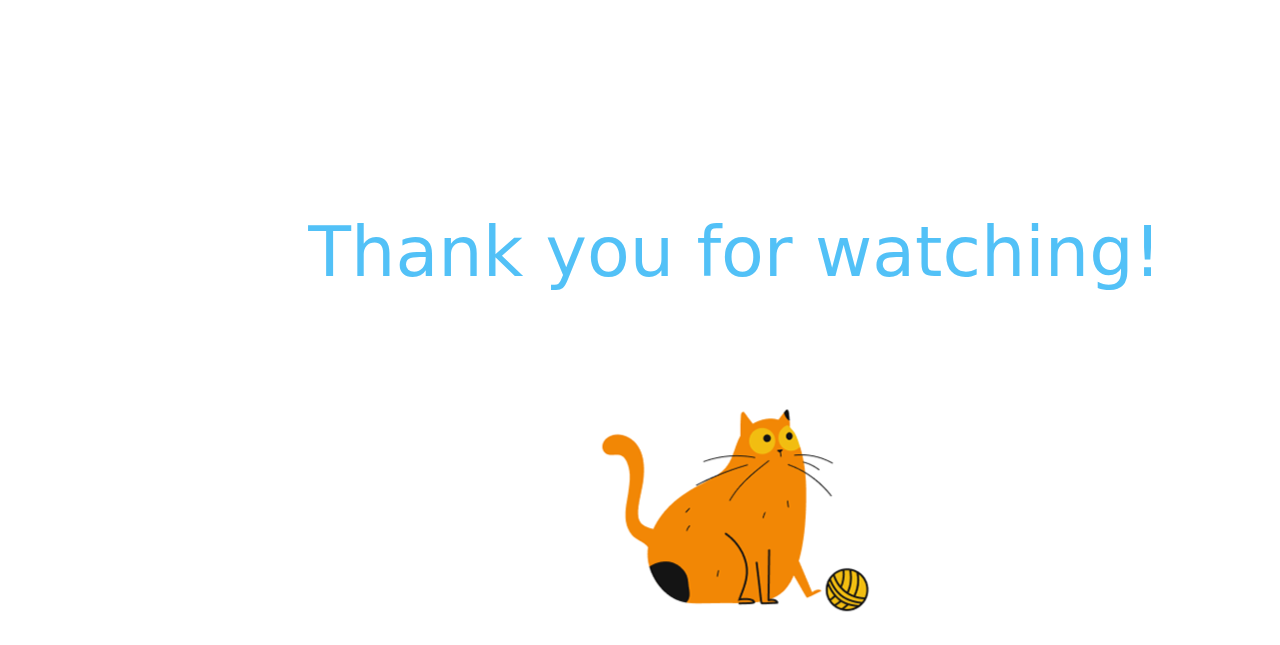
==== commit 9c2ef12a: "day-5" ====
--- a/index.html
+++ b/index.html
@@ -9,15 +9,42 @@
 </head>
 
 <body>
-  <div id="navbar">    
+  <div id="navbar">
     <img src="WordWise.png" alt="" />
+
     <a id="home" href="">HOME</a>
     <a id="ABOUT-USERS" href="">ABOUT USERS</a>
     <a id="ONBOARDING" href="">ONBOARDING</a>
-    <input type="text" placeholder="Search" id="" />
-    <a href="login.html">LOGIN</a>
-    <a href="signup.html">SIGNUP</a>
-    <img style="border-radius: 50%;width: 50px;height: 50px;" id="profile" src="profile.png" alt="">
+    <input type="text" placeholder="Search" id="search" />
+    <a id="loginbtn" href="login.html">LOGIN</a>
+    <a id="signupbtn" href="signup.html">SIGNUP</a>
+
+
+
+    <div style="display: flex;gap: 10px;font-size: larger;align-items: center;color: rgb(85,26,139);">
+      <p id="name"></p>
+      <img style="border-radius: 50%;width: 50px;height: 50px;" id="profile" src="profile.png" alt="">
+
+    </div>
+    <div id="menu">
+      <a id="menuhome" href="">🏠 HOME</a>
+      
+
+      <a id="menuaboutusers" href="">🙋 ABOUT USERS</a>
+      <a id="menuonboarding" href="">✍️ ONBOARDING</a>
+      <a id="menuloginbtn" href="login.html">➡️ LOGIN</a>
+      <a id="menusignupbtn" href="signup.html">➡️ SIGNUP</a>
+      <p id="menuname">👤 NAME</p>
+      <p id="menuemail">📧 EMAIl</p>
+      <a href="">💬 CHAT</a>
+      <a href="">☎️ CONTACT</a>
+      <a id="menulogout" href="">📤 LOGOUT</a>
+    </div>
+
+
+
+
+
   </div>
   <div id="dashboard">
     <div>
@@ -29,7 +56,7 @@
       <h3>Languages App</h3>
       <img src="cat.png" alt="" />
     </div>
-    <div>
+    <div id="homeimg">
 
       <img src="Discover new.png" alt="" />
 
@@ -137,14 +164,57 @@
 
 <script>
 
+  let menu = document.getElementById("menu")
+  menu.style.display = "none"
+  
+let menuhome=document.getElementById("menuhome")
+let menulogout=document.getElementById("menulogout")
+let menuaboutusers=document.getElementById("menuaboutusers")
+let menuonboarding=document.getElementById("menuonboarding")
+let menuloginbtn=document.getElementById("menuloginbtn")
+let menusignupbtn=document.getElementById("menusignupbtn")
+let menuname=document.getElementById("menuname")
+let menuemail=document.getElementById("menuemail")
+
+menuhome.style.display="none"
+menulogout.style.display="none"
+menuaboutusers.style.display="none"
+menuonboarding.style.display="none"
+menuloginbtn.style.display="none"
+menusignupbtn.style.display="none"
+menuname.style.display="none"
+menuemail.style.display="none"
+
+  let search = document.getElementById("search")
+  let alltag = document.getElementsByTagName("*")
   let home = document.getElementById("home")
   let dashboard = document.getElementById("dashboard")
-  
-  let ABOUT_USERS=document.getElementById("ABOUT-USERS")
+
+  let profile = document.getElementById("profile")
+  
+  let name = document.getElementById("name")
+  name.style.display = "none"
+
+  profile.addEventListener("click", function () {
+    menu.style.display = "block"
+
+  })
+
+
+  let ABOUT_USERS = document.getElementById("ABOUT-USERS")
   let aboutusers = document.getElementById("aboutusers")
 
-  let ONBOARDING=document.getElementById("ONBOARDING")
+  let ONBOARDING = document.getElementById("ONBOARDING")
   let onboarding = document.getElementById("onboarding")
+  let isLoggedin = localStorage.getItem("isLoggedin")
+  let loginbtn = document.getElementById("loginbtn")
+  
+  let signupbtn = document.getElementById("signupbtn")
+  
+  let storedname = localStorage.getItem("storedname")
+let lastname=localStorage.getItem("lastname")
+let storedemail=localStorage.getItem("storedemail")
+
 
 
   home.addEventListener("click", function () {
@@ -164,4 +234,8 @@
 
 
 
-</script>+
+
+
+</script>
+<script src="afterlogin.js"></script>--- a/index.css
+++ b/index.css
@@ -13,7 +13,7 @@
   /* gap: 40px; */
   align-items: center;
   font-weight: 600;
-
+  justify-content: space-between;
   /* background-color: rgb(82, 193, 247); */
   box-sizing: border-box;
   /* padding-left: 70px; */
@@ -67,7 +67,7 @@
   transition: transform 0.3s;
 }
 
-#navbar>img:hover {
+#navbar img:hover {
   transform: scale(1.1);
 }
 
@@ -300,6 +300,12 @@
   width: 215px;
   height: 110px;
   font-size: larger;
+
+}
+
+#tree button:focus {
+  background-color: lightgray;
+  transform: translateY(-5px);
 }
 
 #tree>div:nth-child(3) {
@@ -340,3 +346,142 @@
 }
 
 
+#menu {
+  display: flex;
+  background-color: white;
+  flex-direction: column;
+  position: absolute;
+  z-index: 99999;
+  margin-top: 220px;
+  margin-left: 1160px;
+  width: fit-content;
+  height: fit-content;
+  border-radius: 10px;
+  padding: 2%;
+  font-size: larger;
+  box-shadow: 1px 2px 1px 1px rgb(204, 191, 191);
+  cursor: pointer;
+  color: rgb(85, 26, 139);
+
+}
+
+#menu a {
+  text-decoration: none;
+  display: block;
+  margin-bottom: 10px
+}
+
+
+
+@media screen and (max-width:451px) {
+
+  #home {
+    display: none;
+
+  }
+
+  #ABOUT-USERS {
+    display: none;
+
+  }
+
+  #ONBOARDING {
+    display: none;
+  }
+
+  #search {
+    display: none;
+  }
+
+  body {
+    width: 100%;
+    margin: auto;
+    font-family: system-ui, -apple-system, BlinkMacSystemFont, 'Segoe UI', Roboto, Oxygen, Ubuntu, Cantarell, 'Open Sans', 'Helvetica Neue', sans-serif;
+  }
+
+  #navbar {
+    grid-template-columns: repeat(4, auto);
+    grid-template-rows: repeat(1, auto);
+    font-weight: 600;
+    width: 99%;
+    box-sizing: border-box;
+  }
+
+  #navbar>a {
+    font-size: 100%;
+  }
+
+  #dashboard {
+    height: 100%;
+
+
+
+  }
+
+  #dashboard>div:nth-child(1) {
+    margin-top: 10%;
+    margin-left: 0%;
+
+
+    width: 100%;
+    box-sizing: border-box;
+
+  }
+
+  #dashboard>div:nth-child(1)>div>img:nth-child(1) {
+    margin-left: 5%;
+    margin-bottom: 8%;
+  }
+
+  #dashboard>div:nth-child(1)>div>img:nth-child(2) {
+    margin-left: 60%;
+    margin-bottom: 0px;
+  }
+
+  #dashboard h1 {
+    text-align: center;
+    font-size: 60px;
+    margin-bottom: 0px;
+    font-weight: 500;
+    margin-top: 5%;
+  }
+
+  #dashboard h3 {
+    text-align: center;
+    letter-spacing: 0.5mm;
+    font-size: 30px;
+    margin-top: 0;
+    font-weight: 500;
+    margin-bottom: 80px;
+  }
+
+  #dashboard>div:nth-child(1)>img {
+    width: 60%;
+
+    opacity: 1;
+    transition: opacity 1s ease;
+    margin-left: 20%;
+  }
+
+  #dashboard>div:nth-child(2) {
+    display: none;
+  }
+
+  #aboutusers {
+    padding-left: 5%;
+
+    padding-right: 0;
+    height: auto;
+  }
+  #aboutusers>h1 {
+    color: rgb(82, 193, 247);
+    margin-top: 80px;
+    margin-bottom: 90px;
+    font-weight: 500;
+    font-size: xxx-large;
+  }
+  #aboutusers>div {    
+    grid-template-columns: repeat(1, auto);
+    gap: 70px;
+  }
+}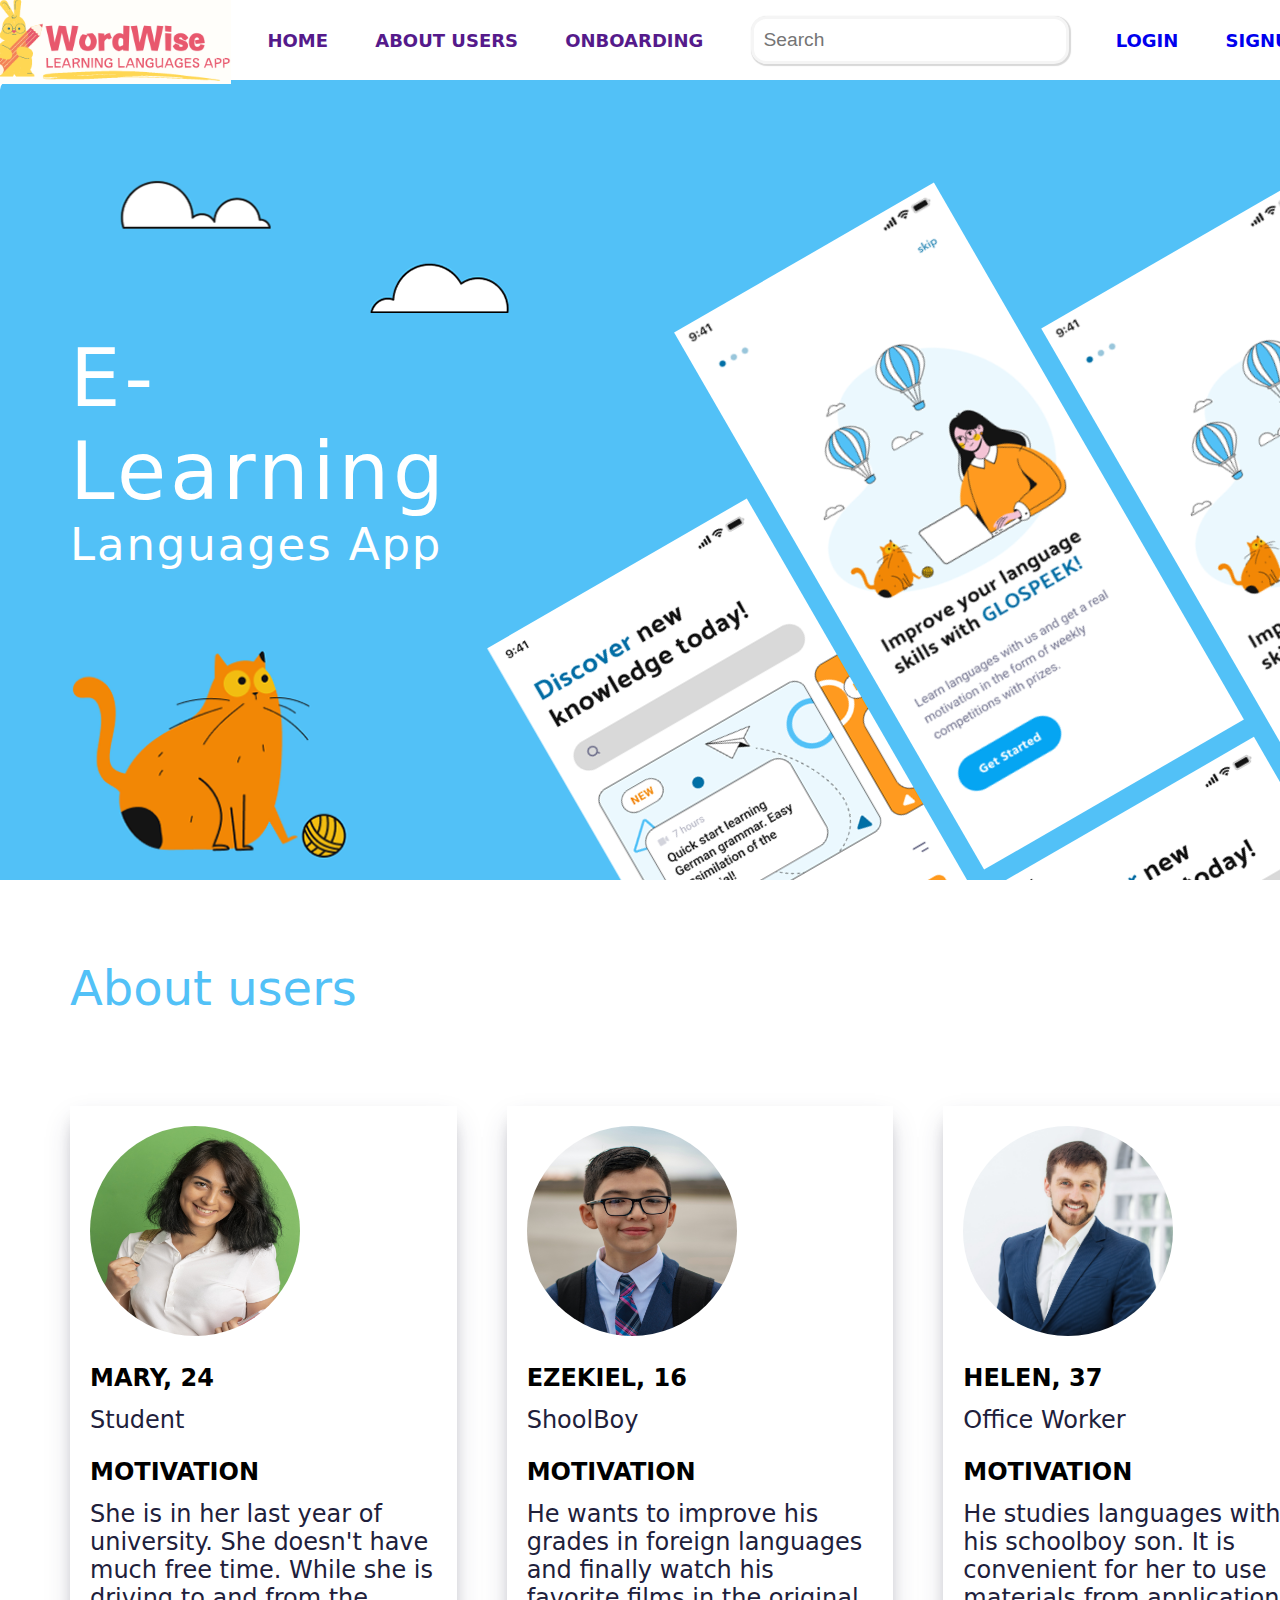
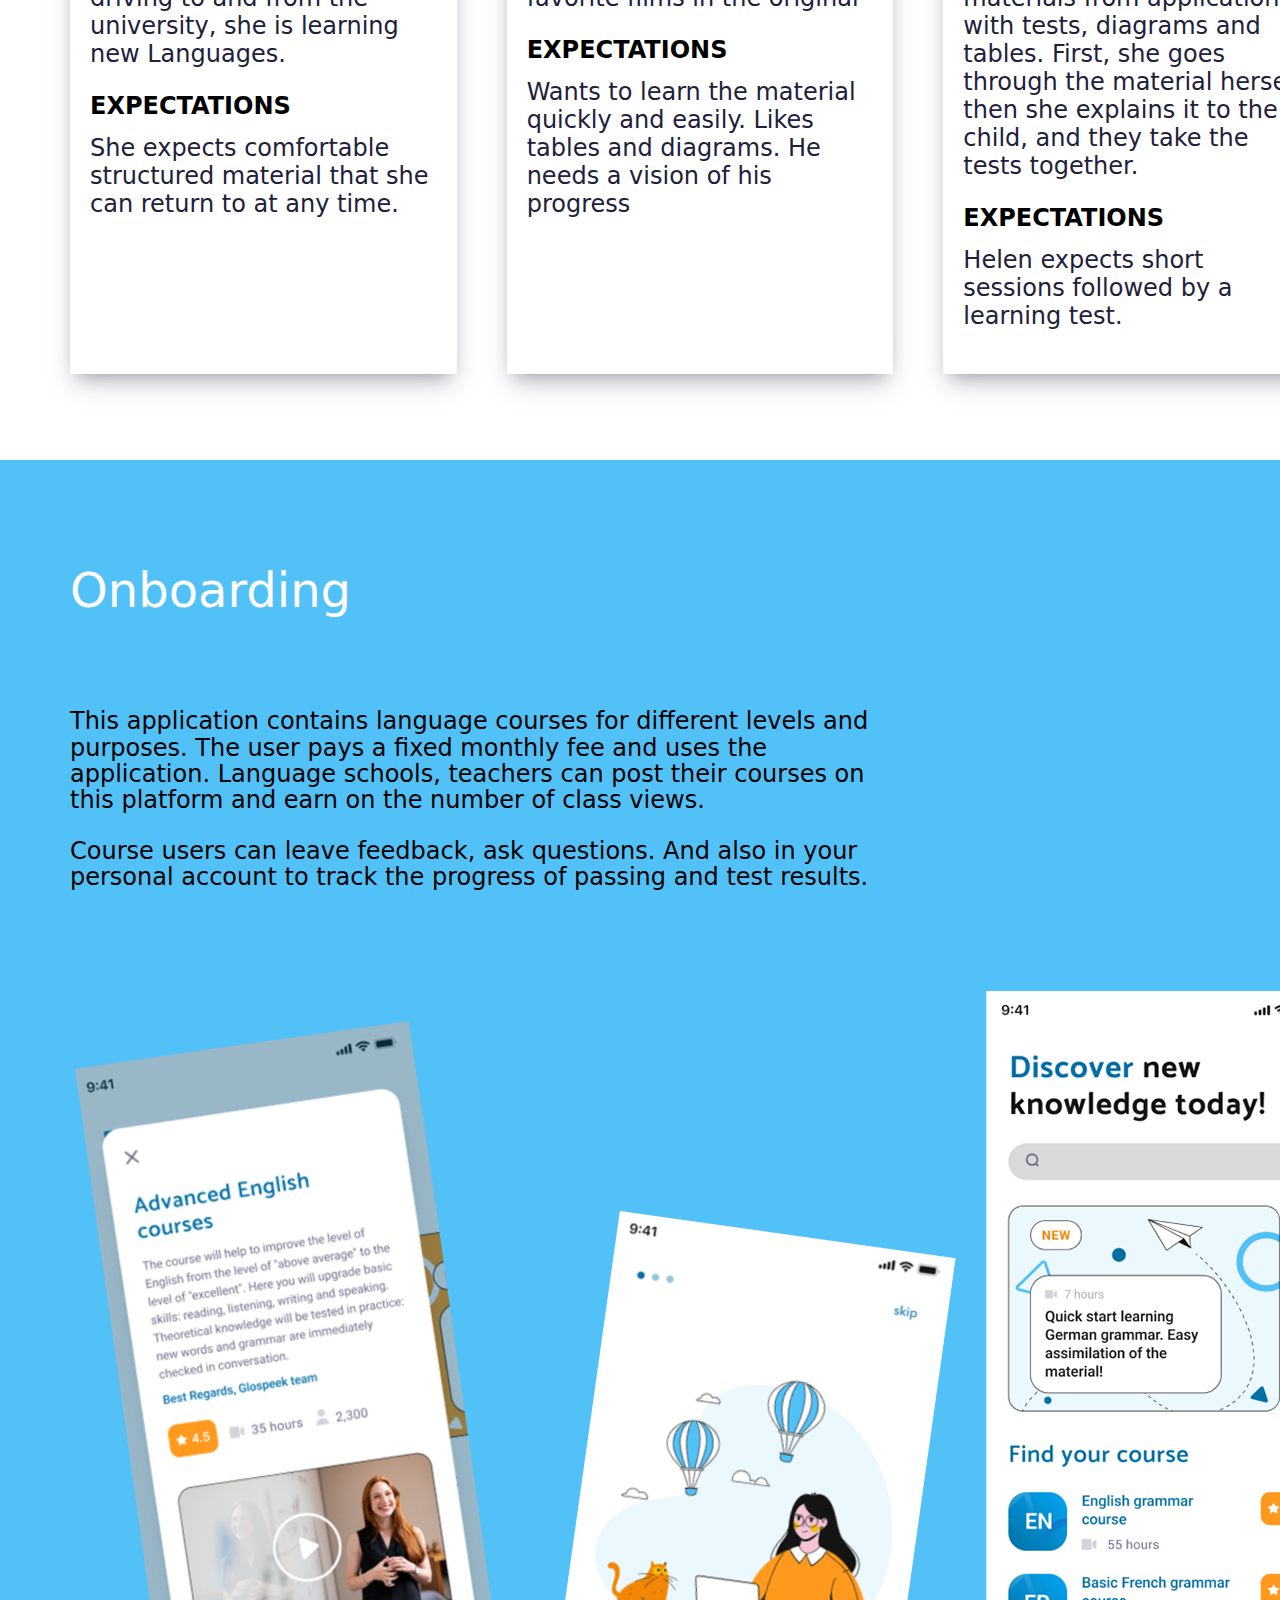
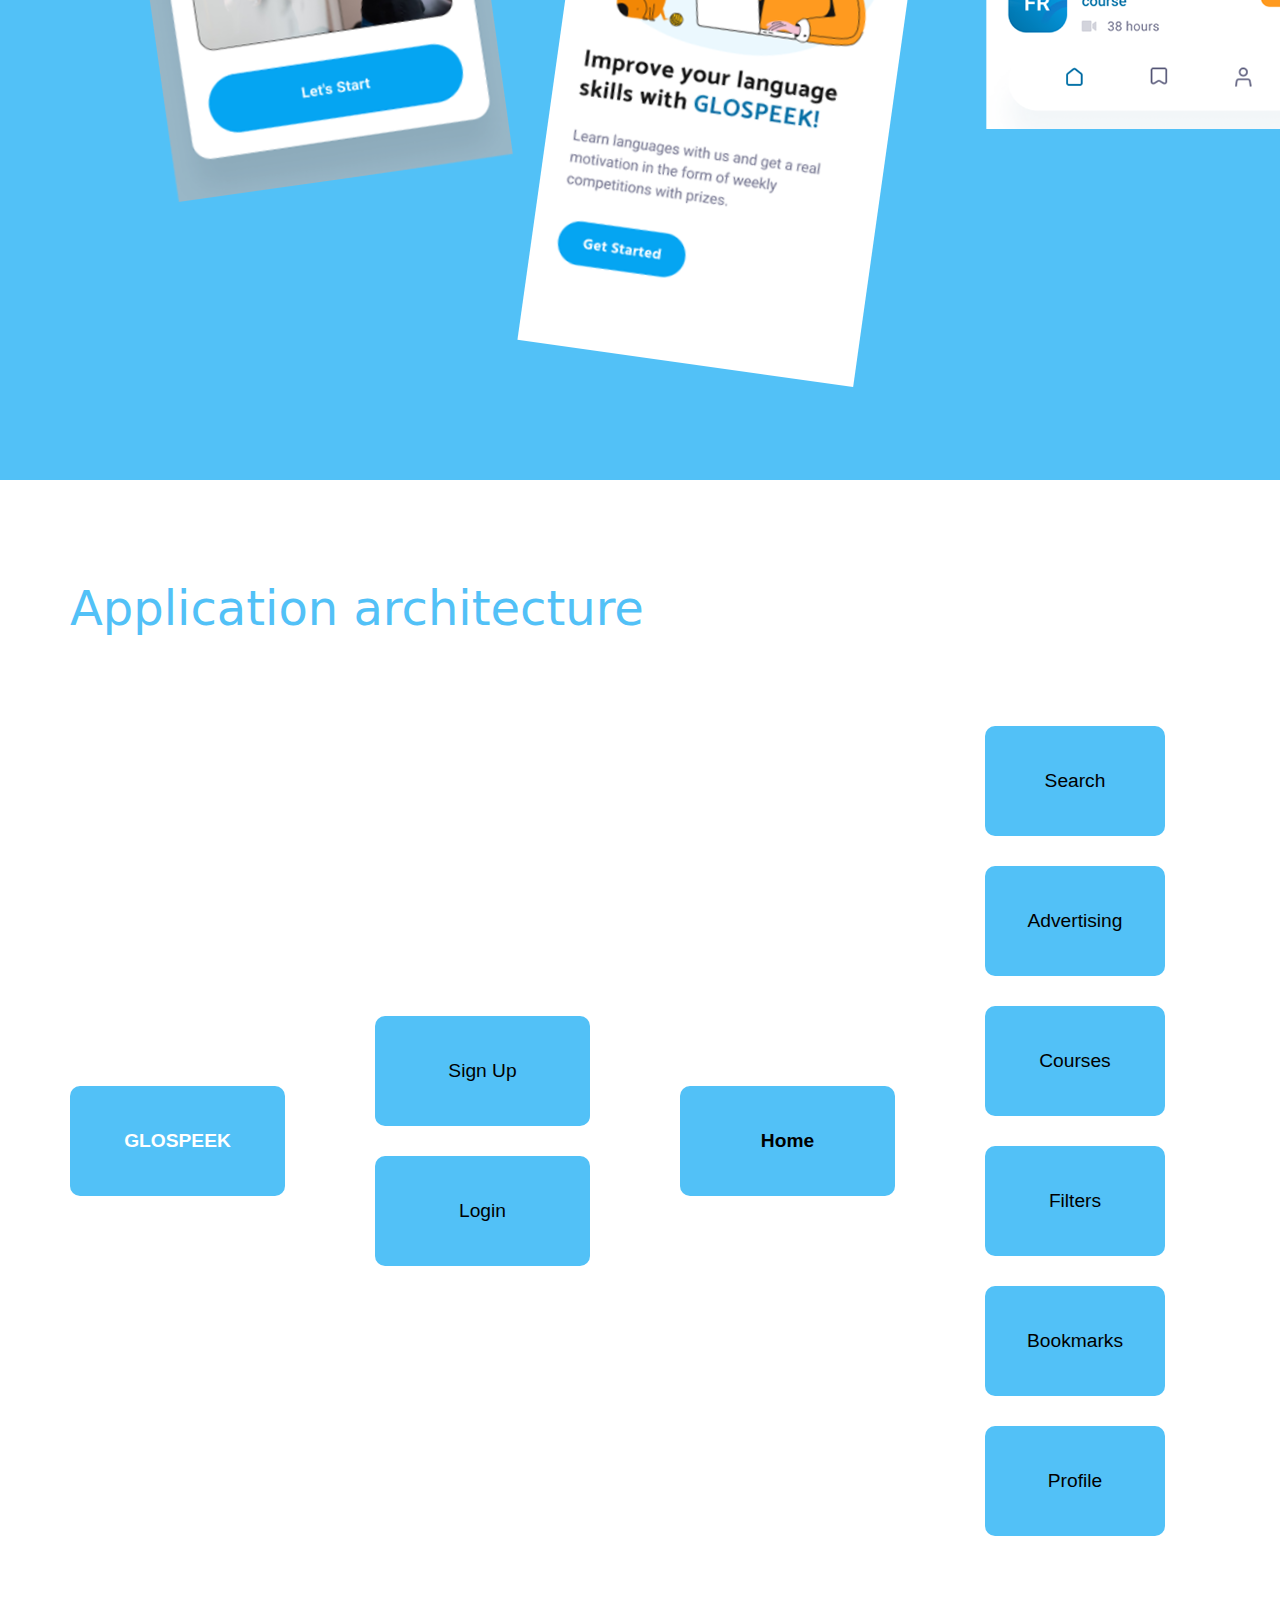
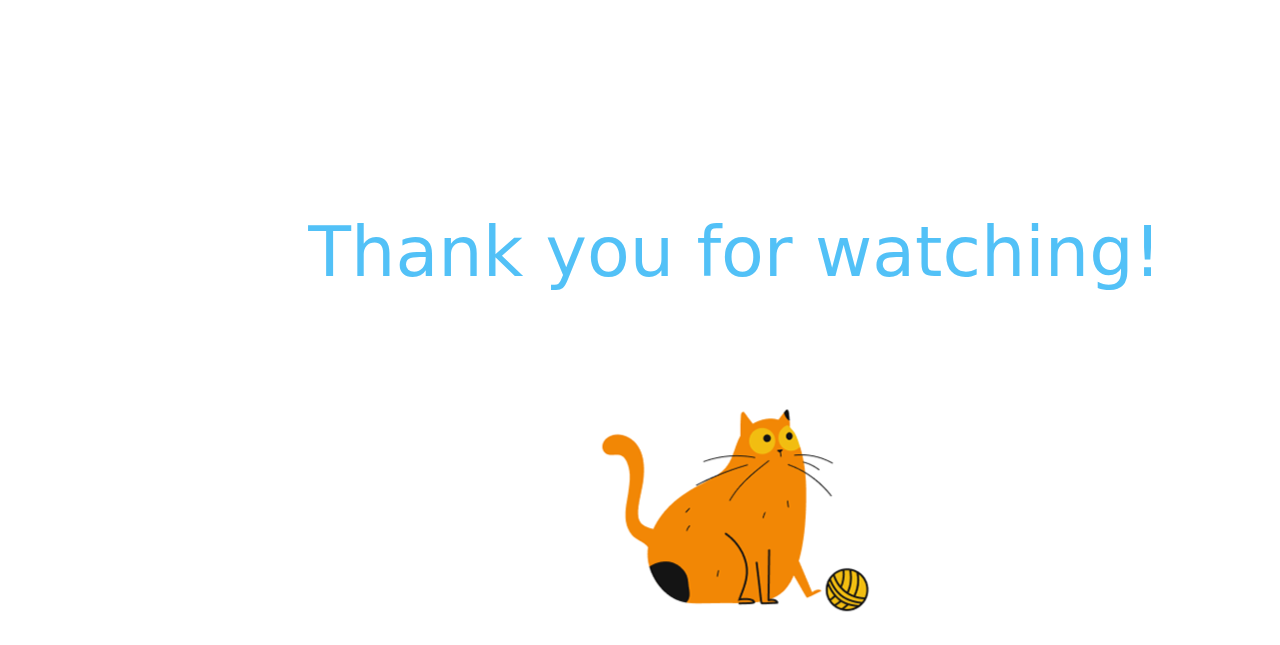
==== commit dbf5a1d3: "day5" ====
--- a/index.html
+++ b/index.html
@@ -9,7 +9,7 @@
 </head>
 
 <body>
-  <div id="navbar">
+  <div id="navbar" >
     <img src="WordWise.png" alt="" />
 
     <a id="home" href="">HOME</a>
@@ -28,7 +28,7 @@
     </div>
     <div id="menu">
       <a id="menuhome" href="">🏠 HOME</a>
-      
+
 
       <a id="menuaboutusers" href="">🙋 ABOUT USERS</a>
       <a id="menuonboarding" href="">✍️ ONBOARDING</a>
@@ -36,7 +36,7 @@
       <a id="menusignupbtn" href="signup.html">➡️ SIGNUP</a>
       <p id="menuname">👤 NAME</p>
       <p id="menuemail">📧 EMAIl</p>
-      <a href="">💬 CHAT</a>
+      <a id="menuchat" href="">💬 CHAT</a>
       <a href="">☎️ CONTACT</a>
       <a id="menulogout" href="">📤 LOGOUT</a>
     </div>
@@ -166,36 +166,48 @@
 
   let menu = document.getElementById("menu")
   menu.style.display = "none"
-  
-let menuhome=document.getElementById("menuhome")
-let menulogout=document.getElementById("menulogout")
-let menuaboutusers=document.getElementById("menuaboutusers")
-let menuonboarding=document.getElementById("menuonboarding")
-let menuloginbtn=document.getElementById("menuloginbtn")
-let menusignupbtn=document.getElementById("menusignupbtn")
-let menuname=document.getElementById("menuname")
-let menuemail=document.getElementById("menuemail")
-
-menuhome.style.display="none"
-menulogout.style.display="none"
-menuaboutusers.style.display="none"
-menuonboarding.style.display="none"
-menuloginbtn.style.display="none"
-menusignupbtn.style.display="none"
-menuname.style.display="none"
-menuemail.style.display="none"
-
+
+  let menuhome = document.getElementById("menuhome")
+  let menulogout = document.getElementById("menulogout")
+  let menuaboutusers = document.getElementById("menuaboutusers")
+  let menuonboarding = document.getElementById("menuonboarding")
+  let menuloginbtn = document.getElementById("menuloginbtn")
+  let menusignupbtn = document.getElementById("menusignupbtn")
+  let menuname = document.getElementById("menuname")
+  let menuemail = document.getElementById("menuemail")
+
+  menuhome.style.display = "none"
+  menulogout.style.display = "none"
+  menuaboutusers.style.display = "none"
+  menuonboarding.style.display = "none"
+  menuloginbtn.style.display = "none"
+  menusignupbtn.style.display = "none"
+  menuname.style.display = "none"
+  menuemail.style.display = "none"
+
+  let screen = window.innerWidth
+  if (screen < 451) {
+    menuhome.style.display = "none"
+    menuaboutusers.style.display = "none"
+    menuonboarding.style.display = "none"
+    menuloginbtn.style.display = "block"
+    menusignupbtn.style.display = "block"
+    menuname.style.display = "none"
+    menuemail.style.display = "none"
+    
+  }
   let search = document.getElementById("search")
   let alltag = document.getElementsByTagName("*")
   let home = document.getElementById("home")
   let dashboard = document.getElementById("dashboard")
 
   let profile = document.getElementById("profile")
-  
+
   let name = document.getElementById("name")
   name.style.display = "none"
 
   profile.addEventListener("click", function () {
+
     menu.style.display = "block"
 
   })
@@ -208,12 +220,12 @@
   let onboarding = document.getElementById("onboarding")
   let isLoggedin = localStorage.getItem("isLoggedin")
   let loginbtn = document.getElementById("loginbtn")
-  
+
   let signupbtn = document.getElementById("signupbtn")
-  
+
   let storedname = localStorage.getItem("storedname")
-let lastname=localStorage.getItem("lastname")
-let storedemail=localStorage.getItem("storedemail")
+  let lastname = localStorage.getItem("lastname")
+  let storedemail = localStorage.getItem("storedemail")
 
 
 
@@ -232,10 +244,7 @@
     onboarding.scrollIntoView({ behavior: 'smooth' });
   })
 
-
-
-
-
+  
 
 </script>
 <script src="afterlogin.js"></script>--- a/index.css
+++ b/index.css
@@ -169,9 +169,13 @@
 #aboutusers>div {
   display: grid;
   grid-template-columns: repeat(3, 1fr);
-  gap: 70px;
-}
-
+  gap: 50px;
+}
+#aboutusers>div>div{
+    padding: 20px;
+  box-shadow: rgba(50, 50, 93, 0.25) 0px 13px 27px -5px, rgba(0, 0, 0, 0.3) 0px 8px 16px -8px;
+  
+}
 #aboutusers div>img {
 
   border-radius: 50%;
@@ -352,8 +356,8 @@
   flex-direction: column;
   position: absolute;
   z-index: 99999;
-  margin-top: 220px;
-  margin-left: 1160px;
+  margin-top: 14%;
+  margin-left: 79%;
   width: fit-content;
   height: fit-content;
   border-radius: 10px;
@@ -371,6 +375,9 @@
   margin-bottom: 10px
 }
 
+#menulogout{
+  display: none;
+}
 
 
 @media screen and (max-width:451px) {
@@ -390,6 +397,12 @@
   }
 
   #search {
+    display: none;
+  }
+  #loginbtn{
+    display: none;
+  }
+  #signupbtn{
     display: none;
   }
 
@@ -400,23 +413,28 @@
   }
 
   #navbar {
-    grid-template-columns: repeat(4, auto);
+    grid-template-columns: repeat(2, auto);
     grid-template-rows: repeat(1, auto);
     font-weight: 600;
     width: 99%;
     box-sizing: border-box;
+   justify-content: space-between;
   }
 
   #navbar>a {
     font-size: 100%;
+   
+  }
+
+  #navbar>img {
+    size: 100%;
+ 
   }
 
   #dashboard {
     height: 100%;
-
-
-
-  }
+  }
+
 
   #dashboard>div:nth-child(1) {
     margin-top: 10%;
@@ -470,18 +488,163 @@
   #aboutusers {
     padding-left: 5%;
 
-    padding-right: 0;
-    height: auto;
-  }
+    padding-right: 5%;
+    height: max-content;
+  }
+
   #aboutusers>h1 {
     color: rgb(82, 193, 247);
-    margin-top: 80px;
-    margin-bottom: 90px;
+    margin-top: 15%;
+    margin-bottom: 15%;
     font-weight: 500;
     font-size: xxx-large;
   }
-  #aboutusers>div {    
+
+  #aboutusers>div {
     grid-template-columns: repeat(1, auto);
-    gap: 70px;
+  
+  }
+ 
+  #aboutusers>div >div:nth-child(3){
+margin-bottom: 10%;
+  }
+  #onboarding {
+
+    padding-left: 5%;
+    padding-right: 5%;
+    padding-top: 10%;
+    height: auto;
+
+  }
+
+  #onboarding>div>h1 {
+
+    margin-bottom: 15%;
+    font-weight: 500;
+    font-size: xxx-large;
+  }
+
+  #onboarding>div>p {
+    font-size: x-large;
+    text-align: left;
+
+    width: auto;
+    font-weight: 450;
+    line-height: 1.1;
+
+  }
+
+  #onboarding>div:nth-child(2) {
+    margin-top: 10%;
+    grid-template-columns: repeat(1, auto);
+    justify-content: center;
+  }
+
+  #onboarding>div:nth-child(2)>img:nth-child(1) {
+    margin-top: 10%;
+    transform: rotate(0);
+    margin-left: 0;
+  
+  }
+
+  #onboarding>div:nth-child(2)>img:nth-child(2) {
+    margin-top: 10%;
+    transform: rotate(0);
+    margin-left: 0;
+  }
+
+  #onboarding>div:nth-child(2)>img:nth-child(3) {
+    margin-top: 10%;
+    transform: rotate(0);
+    margin-left: 0;
+    margin-bottom: 5%;
+  }
+
+  #architecture {
+    padding-left: 5%;
+    padding-right: 5%;
+    width: 100%;
+    box-sizing: border-box;
+  }
+
+  #architecture h1 {
+
+    margin-top: 15%;
+    margin-bottom: 15%;
+
+  }
+
+  #tree {
+    display: flex;
+   
+    flex-direction: column;
+    padding: 0;
+align-items: center;
+
+  }
+
+  #tree>div {
+    display: flex;
+    flex-direction: column;
+    
+    
+   
+  }
+  #tree button {
+    background-color: rgb(82, 193, 247);
+    border-radius: 10px;
+    border: none;
+    width: 215px;
+    height: 110px;
+    font-size: larger;
+  
+  }
+  #tree>div:nth-child(3) {
+    margin-top: 2%;
+  
+  }
+  #tree>div:nth-child(2) {
+    margin-top: 2%;
+
+  }
+  #tree>div:nth-child(1) {
+    margin-top: 2%;
+  
+  }
+
+  #architecture{
+    height: max-content;
+  }
+  #architecture>div:nth-child(2) {
+    margin-top: 5%;
+    padding: 0;
+    text-align: center;
+   
+   
+  }
+  #architecture>div:nth-child(2)>h1 {
+    font-size: 200%;
+    margin-bottom: 10%;
+  }
+  #architecture>div:nth-child(2)>img {
+   width: 50%;
+   height: 50%;
+   margin-top: 0;
+   margin-bottom: 2%;
+
+  }
+  
+  #menu{
+    margin-top: 50%;
+  margin-left: 68%;
+
+
+ 
+  }
+  #menuhome{
+    display: none;
+  }
+  #menuaboutusers{
+    display: block;
   }
 }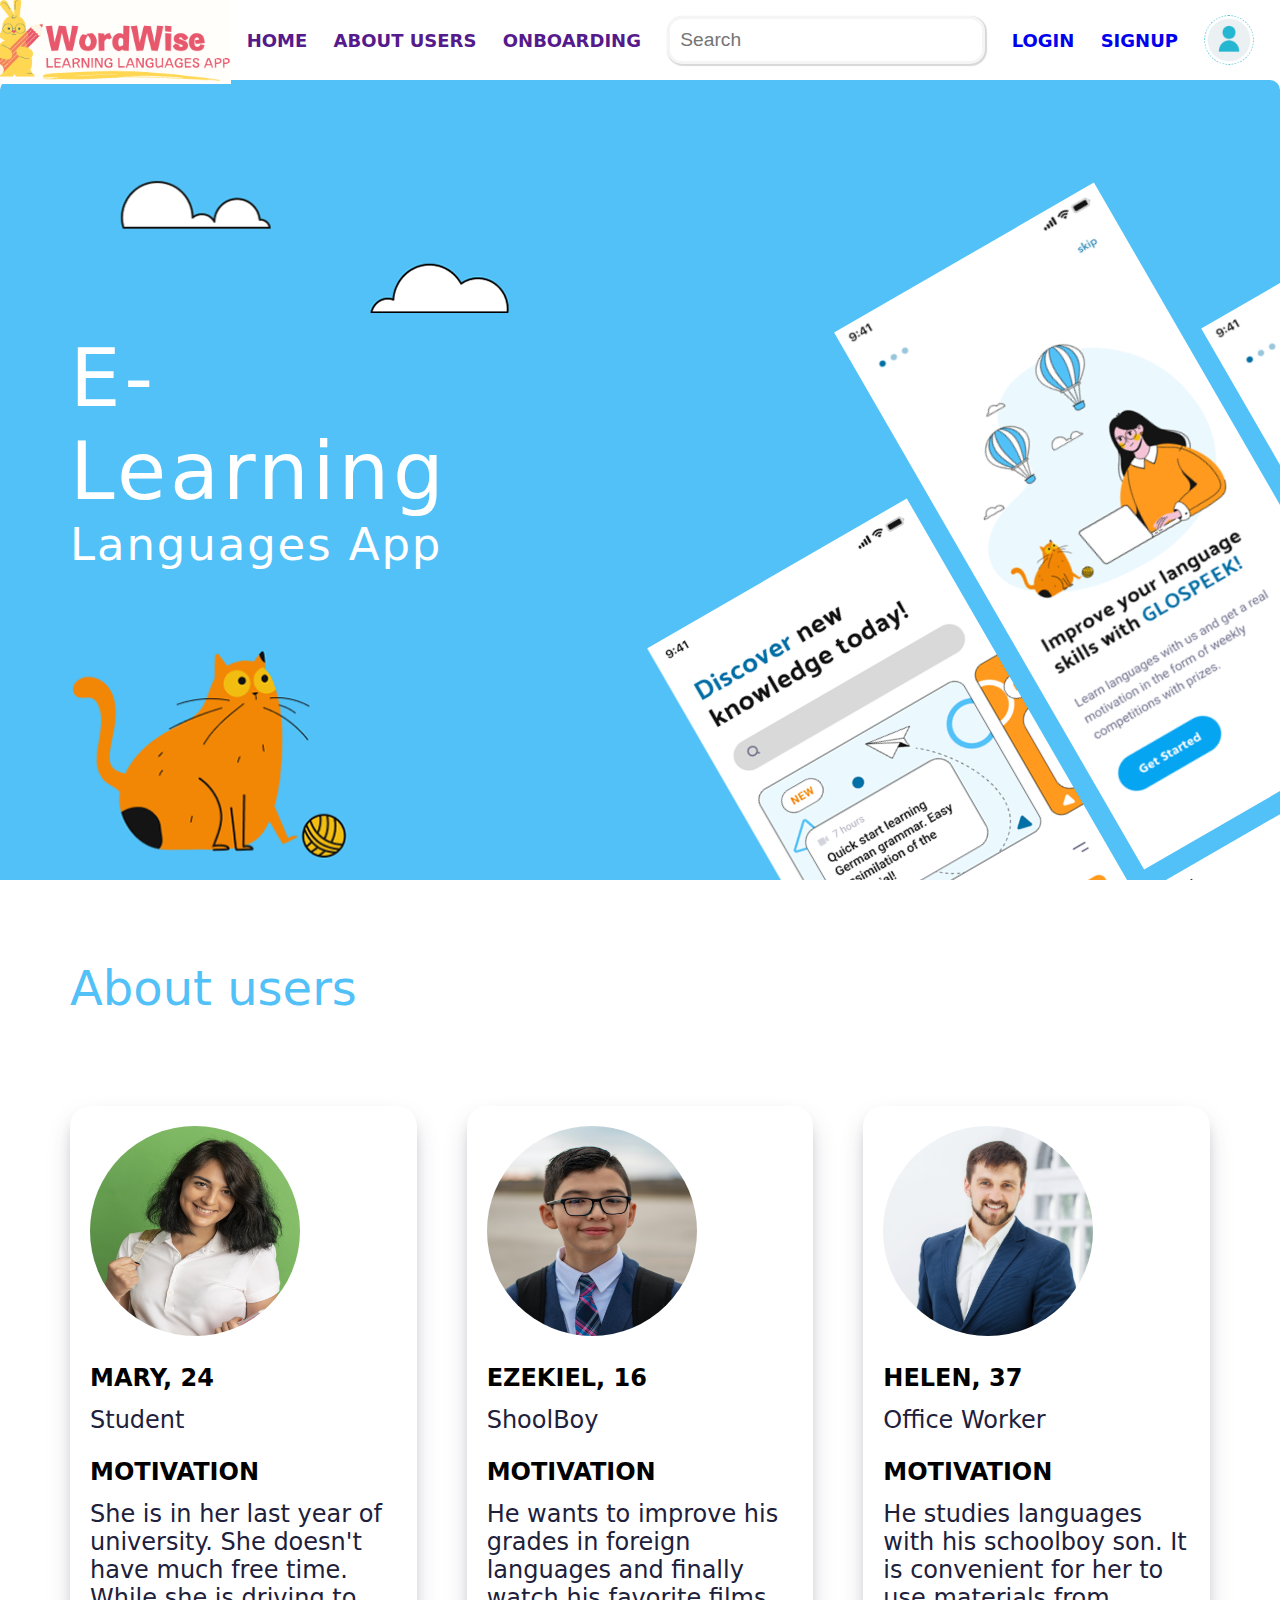
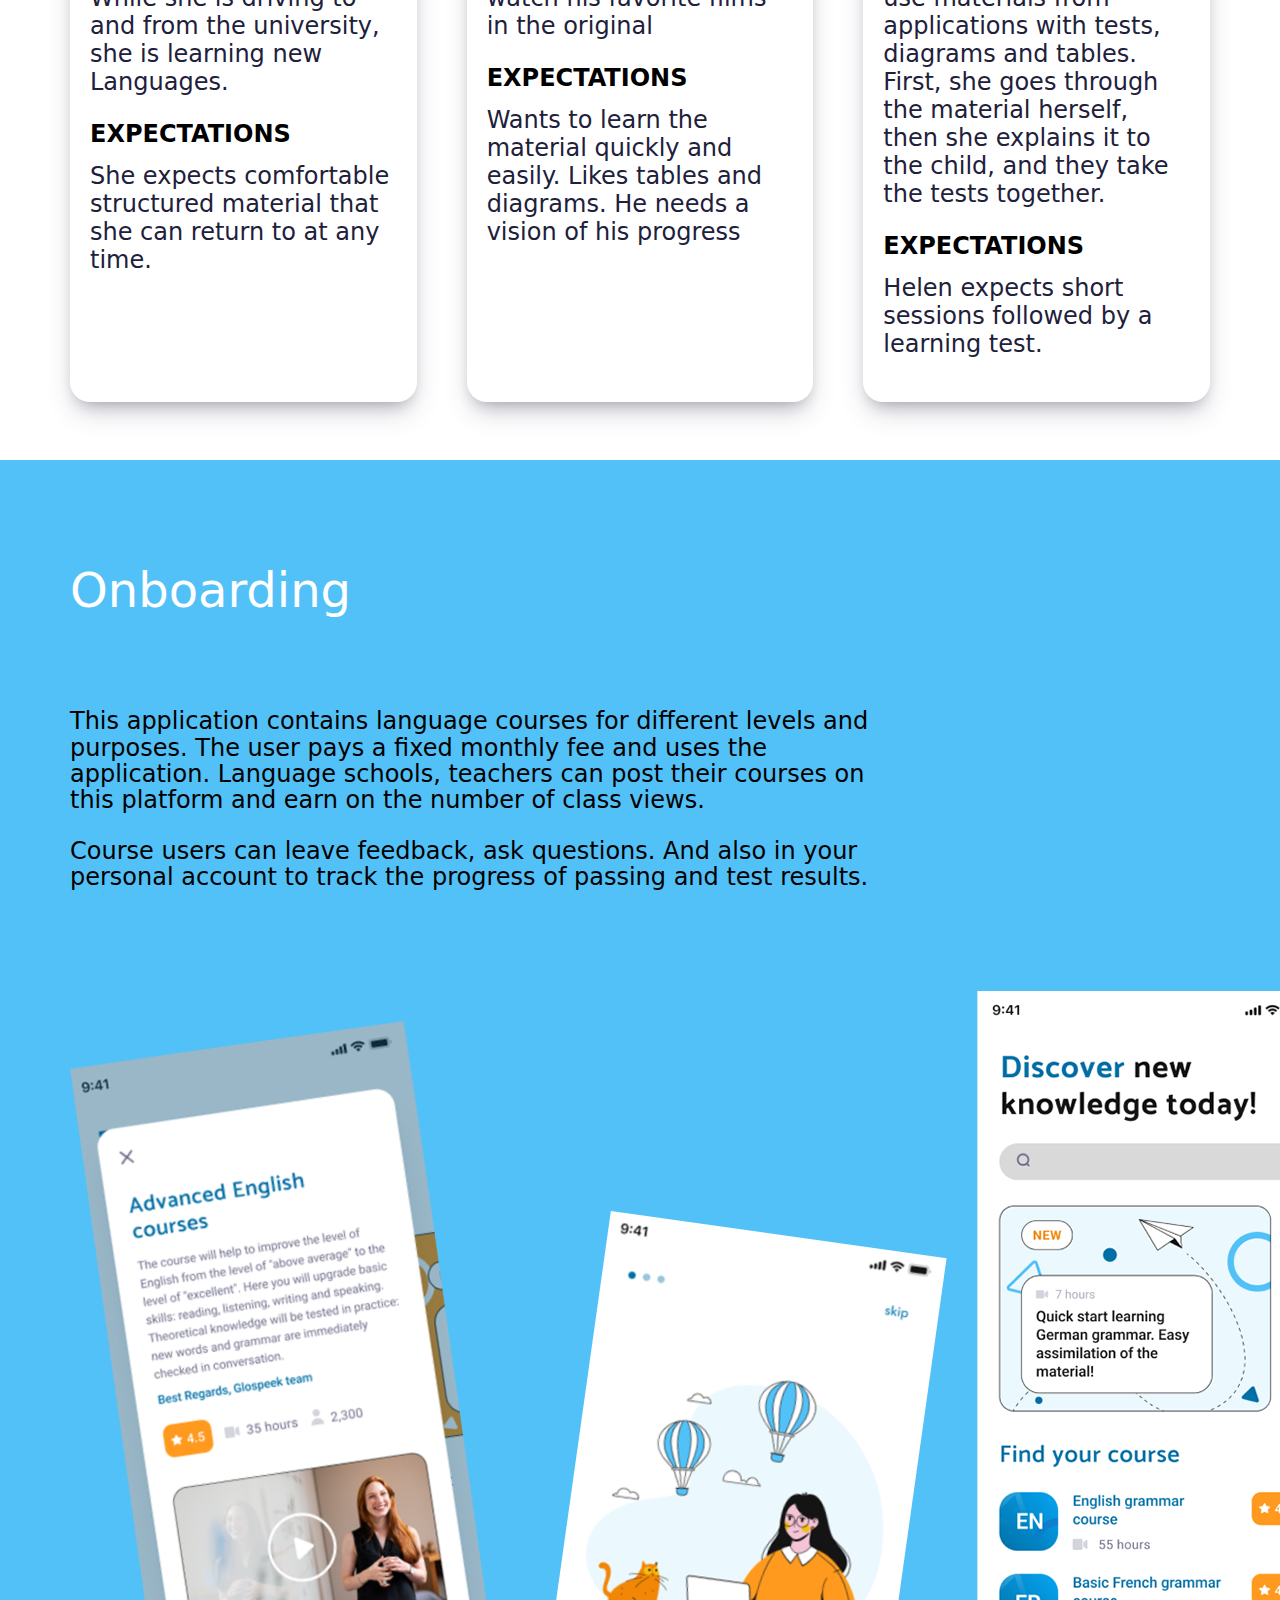
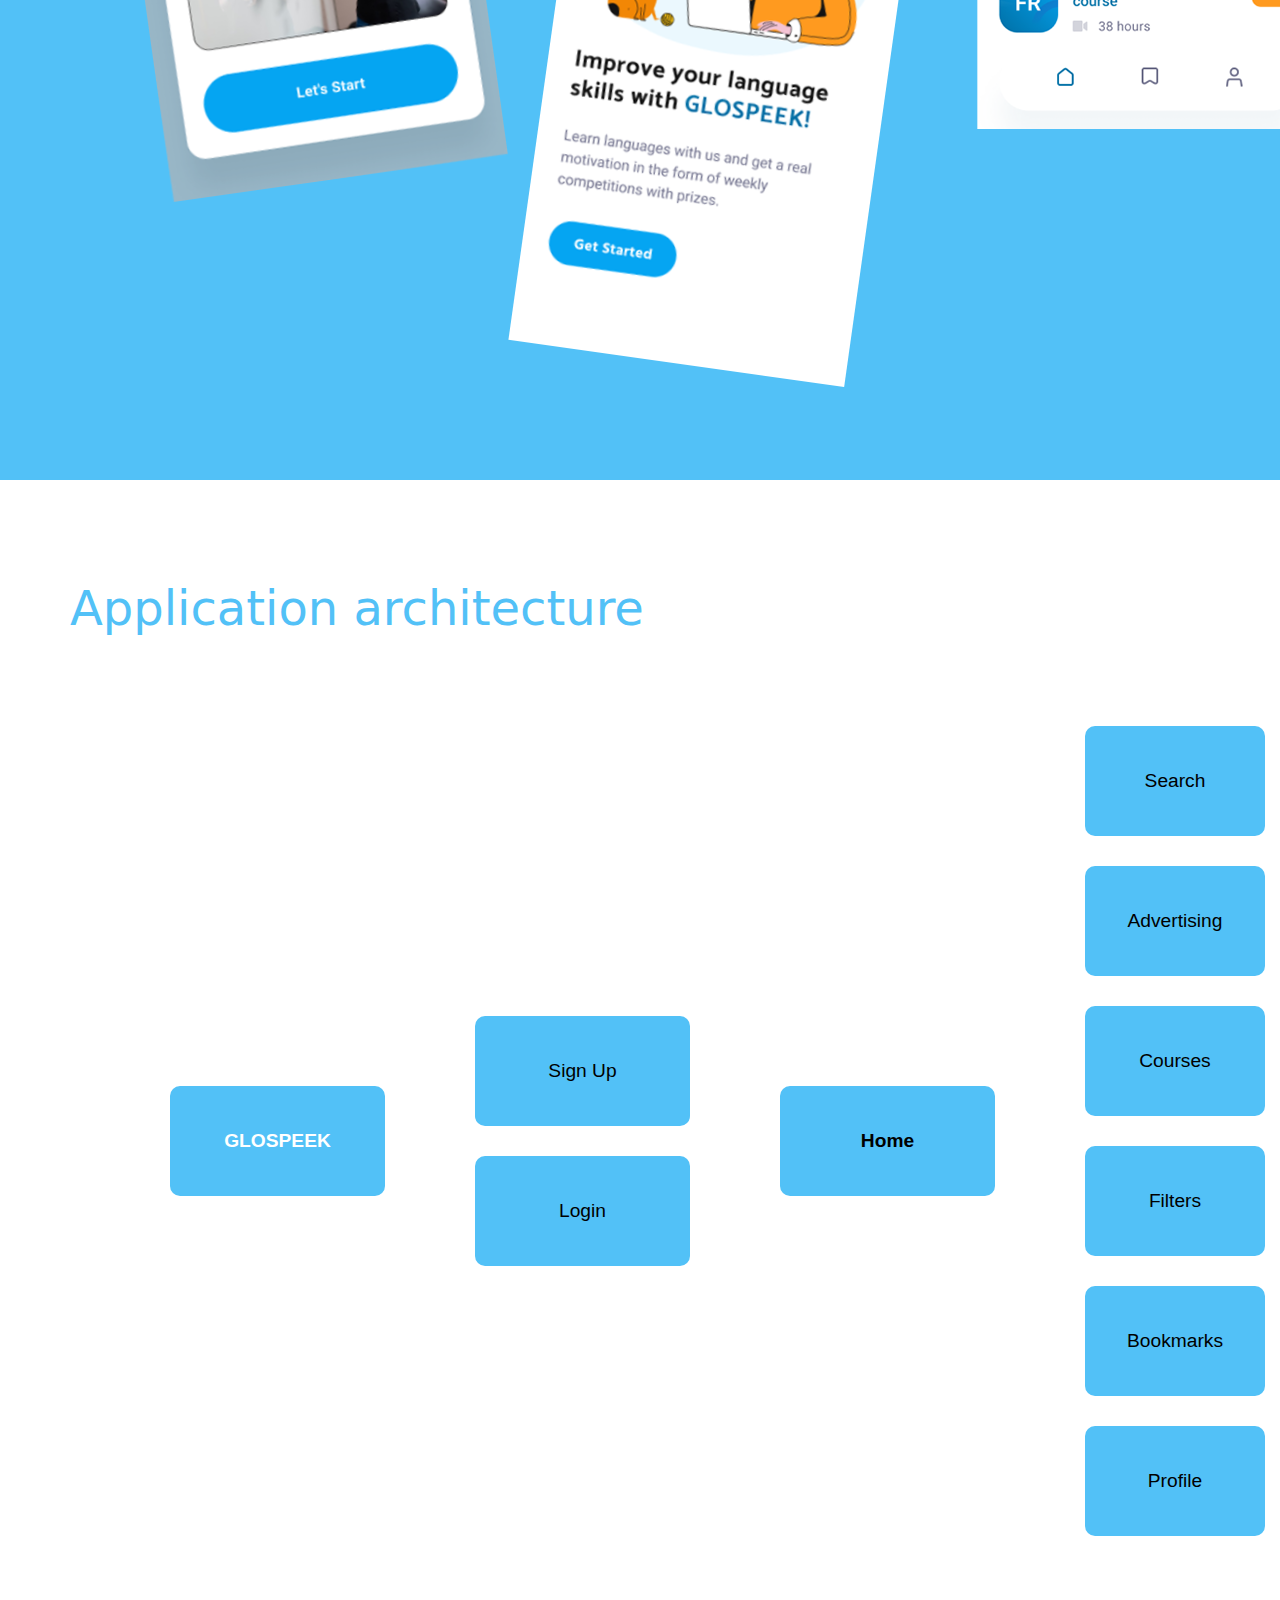
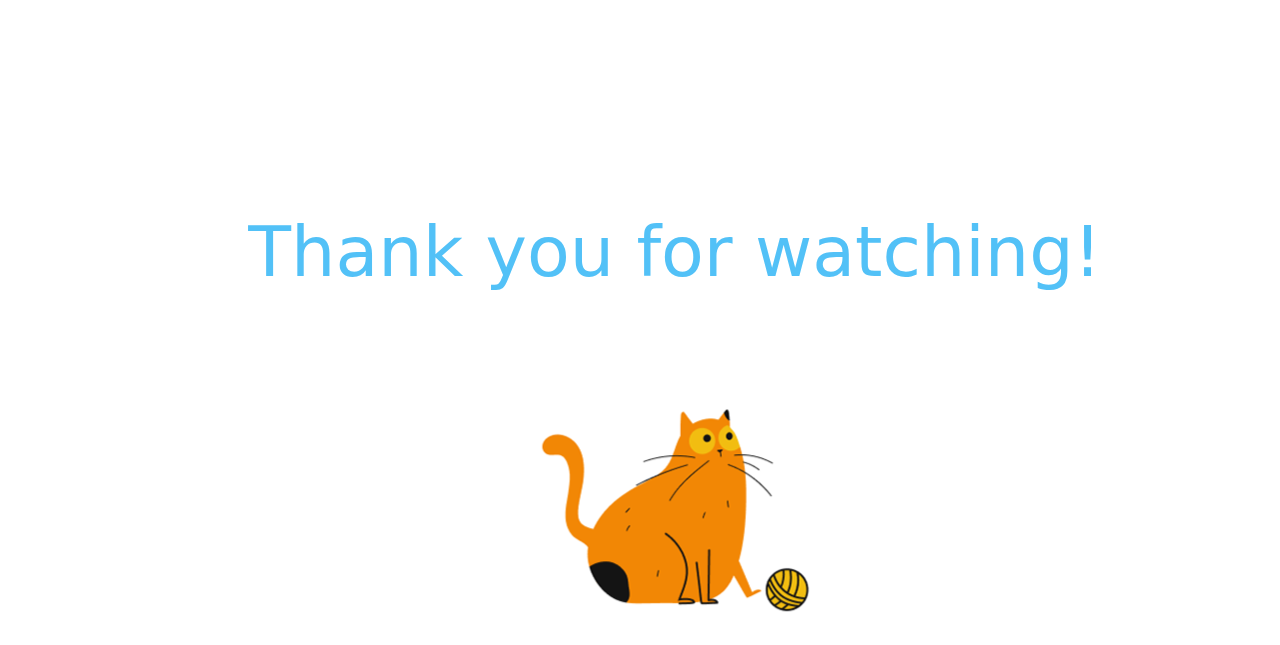
==== commit ad8a12e3: "day5" ====
--- a/index.html
+++ b/index.html
@@ -5,7 +5,7 @@
   <meta charset="UTF-8" />
   <meta name="viewport" content="width=device-width, initial-scale=1.0" />
   <link rel="stylesheet" href="index.css" />
-  <title>Document</title>
+  <title>WordWise.com</title>
 </head>
 
 <body>
--- a/index.css
+++ b/index.css
@@ -1,8 +1,8 @@
 body {
-  width: 1400px;
+  width: 100%;
   margin: auto;
   font-family: system-ui, -apple-system, BlinkMacSystemFont, 'Segoe UI', Roboto, Oxygen, Ubuntu, Cantarell, 'Open Sans', 'Helvetica Neue', sans-serif;
-}
+} 
 
 #navbar {
 
@@ -18,7 +18,7 @@
   box-sizing: border-box;
   /* padding-left: 70px; */
   /* padding-right: 0px; */
-
+width: 98%;
 }
 
 
@@ -136,7 +136,7 @@
   gap: 20px;
   transform: rotate(-30deg) skewX(0deg);
   margin-top: 300px;
-  margin-left: 40px;
+  margin-left: 200px;
 }
 
 #dashboard>div:nth-child(2)>img {
@@ -174,7 +174,7 @@
 #aboutusers>div>div{
     padding: 20px;
   box-shadow: rgba(50, 50, 93, 0.25) 0px 13px 27px -5px, rgba(0, 0, 0, 0.3) 0px 8px 16px -8px;
-  
+  border-radius: 20px;
 }
 #aboutusers div>img {
 
@@ -280,6 +280,7 @@
   font-weight: 500;
   font-size: xxx-large;
   text-align: center;
+  
 }
 
 
@@ -288,7 +289,7 @@
 #tree {
   display: flex;
   gap: 90px;
-
+margin-left: 100px;
 }
 
 #tree>div {
@@ -356,8 +357,8 @@
   flex-direction: column;
   position: absolute;
   z-index: 99999;
-  margin-top: 14%;
-  margin-left: 79%;
+  margin-top: 220px;
+  margin-left: 87%;
   width: fit-content;
   height: fit-content;
   border-radius: 10px;
@@ -407,7 +408,7 @@
   }
 
   body {
-    width: 100%;
+    width: 448px;
     margin: auto;
     font-family: system-ui, -apple-system, BlinkMacSystemFont, 'Segoe UI', Roboto, Oxygen, Ubuntu, Cantarell, 'Open Sans', 'Helvetica Neue', sans-serif;
   }
@@ -580,7 +581,7 @@
     flex-direction: column;
     padding: 0;
 align-items: center;
-
+margin-left: 0;
   }
 
   #tree>div {
@@ -635,7 +636,7 @@
   }
   
   #menu{
-    margin-top: 50%;
+    margin-top: 240px;
   margin-left: 68%;
 
 
